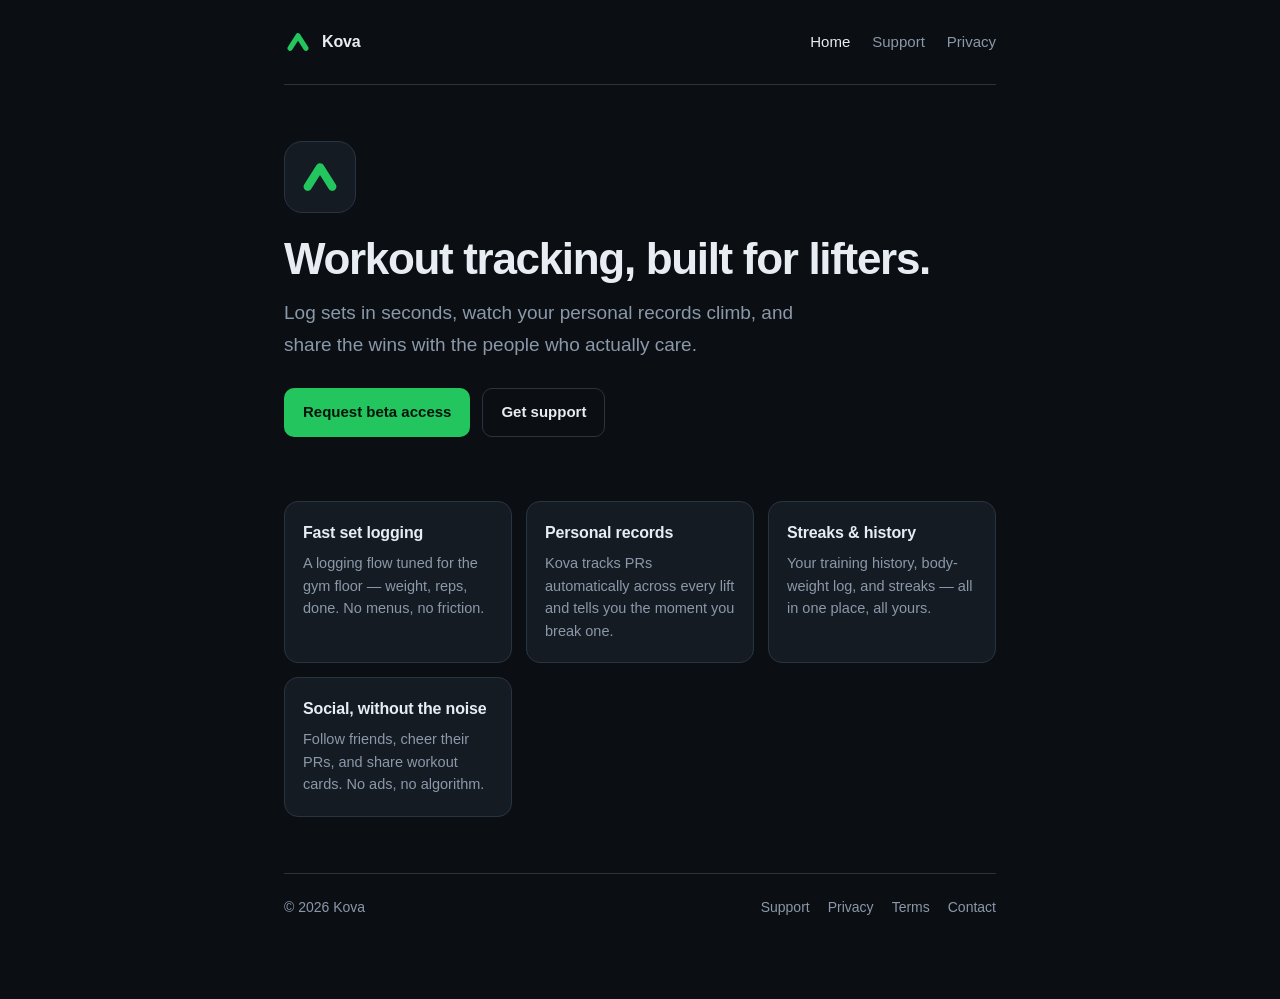
==== index.html @ 6c5188cb "multi page support" ====
<!doctype html>
<html lang="en">
  <head>
    <meta charset="utf-8" />
    <meta name="viewport" content="width=device-width, initial-scale=1" />
    <title>Kova — Workout tracking, built for lifters</title>
    <meta name="description" content="Kova is a workout-tracking app for lifters. Log sets, track personal records, and share progress with friends." />
    <link rel="stylesheet" href="/styles.css" />
  </head>
  <body>
    <div class="wrap">
      <nav class="nav">
        <a class="brand" href="/">
          <svg width="28" height="28" viewBox="0 0 100 100" aria-hidden="true">
            <polyline
              points="22,72 50,28 78,72"
              fill="none"
              stroke="#22c55e"
              stroke-width="18.8"
              stroke-linecap="round"
              stroke-linejoin="round"
            />
          </svg>
          Kova
        </a>
        <div class="nav-links">
          <a href="/" aria-current="page">Home</a>
          <a href="/support/">Support</a>
          <a href="/privacy/">Privacy</a>
        </div>
      </nav>

      <section class="hero">
        <div class="hero-mark">
          <svg width="44" height="44" viewBox="0 0 100 100" aria-hidden="true">
            <polyline
              points="22,72 50,28 78,72"
              fill="none"
              stroke="#22c55e"
              stroke-width="18.8"
              stroke-linecap="round"
              stroke-linejoin="round"
            />
          </svg>
        </div>
        <h1>Workout tracking, built for lifters.</h1>
        <p class="tagline">
          Log sets in seconds, watch your personal records climb, and share the
          wins with the people who actually care.
        </p>
        <div class="cta-row">
          <a class="btn btn-primary" href="mailto:hello@kovafit.ca?subject=Kova%20beta%20access">Request beta access</a>
          <a class="btn btn-secondary" href="/support/">Get support</a>
        </div>
      </section>

      <section class="features">
        <div class="feature">
          <h3>Fast set logging</h3>
          <p>A logging flow tuned for the gym floor — weight, reps, done. No menus, no friction.</p>
        </div>
        <div class="feature">
          <h3>Personal records</h3>
          <p>Kova tracks PRs automatically across every lift and tells you the moment you break one.</p>
        </div>
        <div class="feature">
          <h3>Streaks &amp; history</h3>
          <p>Your training history, body-weight log, and streaks — all in one place, all yours.</p>
        </div>
        <div class="feature">
          <h3>Social, without the noise</h3>
          <p>Follow friends, cheer their PRs, and share workout cards. No ads, no algorithm.</p>
        </div>
      </section>

      <footer class="site">
        <div>© 2026 Kova</div>
        <div class="links">
          <a href="/support/">Support</a>
          <a href="/privacy/">Privacy</a>
          <a href="/terms/">Terms</a>
          <a href="mailto:hello@kovafit.ca">Contact</a>
        </div>
      </footer>
    </div>
  </body>
</html>
---- styles.css ----
:root {
  --bg: #0b0f14;
  --surface: #151b23;
  --surface-2: #1b2330;
  --border: #2a3441;
  --text: #e7edf3;
  --muted: #8b98a9;
  --green: #22c55e;
  --green-dim: #1aa34a;
}

* { box-sizing: border-box; }

html, body { height: 100%; }

body {
  margin: 0;
  background: var(--bg);
  color: var(--text);
  font: 16px/1.65 -apple-system, BlinkMacSystemFont, "Segoe UI", Roboto, Helvetica, Arial, sans-serif;
  -webkit-font-smoothing: antialiased;
}

a { color: var(--green); }
a:hover { color: #4ade80; }

strong { color: #fff; }

code {
  background: var(--surface);
  border: 1px solid var(--border);
  border-radius: 6px;
  padding: 2px 6px;
  font-size: 14px;
}

.wrap { max-width: 760px; margin: 0 auto; padding: 28px 24px 80px; }

/* Top navigation */
.nav {
  display: flex;
  align-items: center;
  justify-content: space-between;
  padding-bottom: 28px;
  margin-bottom: 28px;
  border-bottom: 1px solid var(--border);
}
.nav .brand {
  display: flex;
  align-items: center;
  gap: 10px;
  text-decoration: none;
  color: var(--text);
  font-weight: 600;
  letter-spacing: -0.01em;
}
.nav .brand svg { flex: none; }
.nav-links {
  display: flex;
  gap: 22px;
}
.nav-links a {
  color: var(--muted);
  text-decoration: none;
  font-size: 15px;
}
.nav-links a:hover,
.nav-links a[aria-current="page"] {
  color: var(--text);
}

/* Document-style pages */
header.doc-header {
  display: flex;
  align-items: center;
  gap: 14px;
  margin-bottom: 8px;
}
header.doc-header svg { flex: none; }
h1 { font-size: 28px; margin: 0; letter-spacing: -0.02em; }
.updated { color: var(--muted); font-size: 14px; margin: 0 0 32px; }
h2 {
  font-size: 19px;
  margin: 36px 0 12px;
  padding-top: 20px;
  border-top: 1px solid var(--border);
  letter-spacing: -0.01em;
}
h2:first-of-type { border-top: 0; padding-top: 0; }
p { margin: 0 0 14px; }
ul { margin: 0 0 14px; padding-left: 22px; }
li { margin-bottom: 8px; }

/* Home page hero */
.hero {
  padding: 28px 0 16px;
}
.hero-mark {
  display: inline-flex;
  align-items: center;
  justify-content: center;
  width: 72px;
  height: 72px;
  border-radius: 18px;
  background: var(--surface);
  border: 1px solid var(--border);
  margin-bottom: 22px;
}
.hero h1 {
  font-size: 44px;
  line-height: 1.1;
  letter-spacing: -0.03em;
  margin: 0 0 14px;
}
.hero .tagline {
  font-size: 19px;
  color: var(--muted);
  max-width: 560px;
  margin: 0 0 28px;
}
.cta-row {
  display: flex;
  flex-wrap: wrap;
  gap: 12px;
  margin-bottom: 12px;
}
.btn {
  display: inline-flex;
  align-items: center;
  gap: 8px;
  padding: 11px 18px;
  border-radius: 10px;
  font-weight: 600;
  text-decoration: none;
  font-size: 15px;
  border: 1px solid transparent;
  transition: background 120ms ease, border-color 120ms ease, color 120ms ease;
}
.btn-primary {
  background: var(--green);
  color: #04140a;
}
.btn-primary:hover { background: var(--green-dim); color: #04140a; }
.btn-secondary {
  background: transparent;
  color: var(--text);
  border-color: var(--border);
}
.btn-secondary:hover { border-color: var(--muted); color: var(--text); }

/* Feature grid */
.features {
  display: grid;
  grid-template-columns: repeat(auto-fit, minmax(220px, 1fr));
  gap: 14px;
  margin: 36px 0 8px;
}
.feature {
  background: var(--surface);
  border: 1px solid var(--border);
  border-radius: 14px;
  padding: 18px 18px 20px;
}
.feature h3 {
  font-size: 16px;
  margin: 0 0 6px;
  letter-spacing: -0.01em;
}
.feature p {
  margin: 0;
  color: var(--muted);
  font-size: 14.5px;
  line-height: 1.55;
}

/* Support page extras */
.faq {
  display: flex;
  flex-direction: column;
  gap: 10px;
  margin: 8px 0 24px;
}
.faq details {
  background: var(--surface);
  border: 1px solid var(--border);
  border-radius: 12px;
  padding: 14px 16px;
}
.faq details[open] { background: var(--surface-2); }
.faq summary {
  cursor: pointer;
  font-weight: 600;
  list-style: none;
  display: flex;
  align-items: center;
  justify-content: space-between;
  gap: 12px;
}
.faq summary::-webkit-details-marker { display: none; }
.faq summary::after {
  content: "+";
  color: var(--muted);
  font-weight: 400;
  font-size: 20px;
  line-height: 1;
}
.faq details[open] summary::after { content: "−"; }
.faq .answer {
  margin-top: 10px;
  color: var(--muted);
}
.faq .answer p:last-child { margin-bottom: 0; }

.contact-card {
  background: var(--surface);
  border: 1px solid var(--border);
  border-radius: 14px;
  padding: 20px 22px;
  margin: 8px 0 24px;
}
.contact-card h3 { margin: 0 0 6px; font-size: 17px; }
.contact-card p { margin: 0; color: var(--muted); }
.contact-card .email {
  display: inline-block;
  margin-top: 10px;
  font-weight: 600;
}

/* Site footer */
footer.site {
  margin-top: 56px;
  padding-top: 22px;
  border-top: 1px solid var(--border);
  display: flex;
  flex-wrap: wrap;
  align-items: center;
  justify-content: space-between;
  gap: 14px;
  color: var(--muted);
  font-size: 14px;
}
footer.site .links { display: flex; gap: 18px; }
footer.site a { color: var(--muted); text-decoration: none; }
footer.site a:hover { color: var(--text); }

@media (max-width: 540px) {
  .hero h1 { font-size: 36px; }
  .hero .tagline { font-size: 17px; }
  .nav-links { gap: 16px; }
  .nav-links a { font-size: 14px; }
}
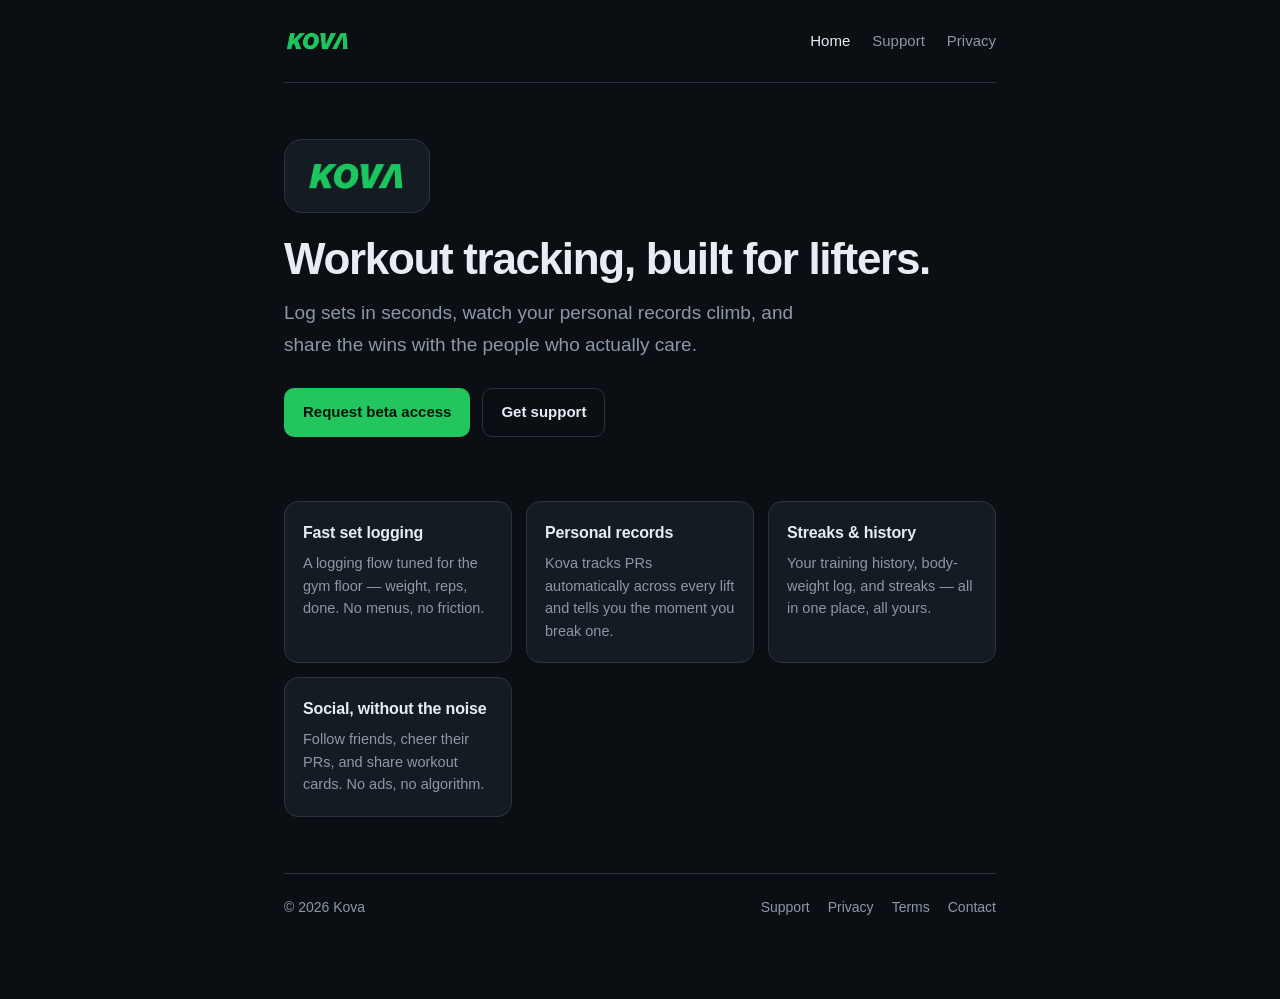
==== commit 201f4b08: "Kova logo updated" ====
--- a/index.html
+++ b/index.html
@@ -11,17 +11,7 @@
     <div class="wrap">
       <nav class="nav">
         <a class="brand" href="/">
-          <svg width="28" height="28" viewBox="0 0 100 100" aria-hidden="true">
-            <polyline
-              points="22,72 50,28 78,72"
-              fill="none"
-              stroke="#22c55e"
-              stroke-width="18.8"
-              stroke-linecap="round"
-              stroke-linejoin="round"
-            />
-          </svg>
-          Kova
+          <img src="/assets/kova-logo.png" alt="Kova" height="26" />
         </a>
         <div class="nav-links">
           <a href="/" aria-current="page">Home</a>
@@ -32,16 +22,7 @@
 
       <section class="hero">
         <div class="hero-mark">
-          <svg width="44" height="44" viewBox="0 0 100 100" aria-hidden="true">
-            <polyline
-              points="22,72 50,28 78,72"
-              fill="none"
-              stroke="#22c55e"
-              stroke-width="18.8"
-              stroke-linecap="round"
-              stroke-linejoin="round"
-            />
-          </svg>
+          <img src="/assets/kova-logo.png" alt="Kova" height="40" />
         </div>
         <h1>Workout tracking, built for lifters.</h1>
         <p class="tagline">
--- a/styles.css
+++ b/styles.css
@@ -54,7 +54,7 @@
   font-weight: 600;
   letter-spacing: -0.01em;
 }
-.nav .brand svg { flex: none; }
+.nav .brand img { flex: none; display: block; }
 .nav-links {
   display: flex;
   gap: 22px;
@@ -76,7 +76,7 @@
   gap: 14px;
   margin-bottom: 8px;
 }
-header.doc-header svg { flex: none; }
+header.doc-header img { flex: none; display: block; }
 h1 { font-size: 28px; margin: 0; letter-spacing: -0.02em; }
 .updated { color: var(--muted); font-size: 14px; margin: 0 0 32px; }
 h2 {
@@ -99,13 +99,13 @@
   display: inline-flex;
   align-items: center;
   justify-content: center;
-  width: 72px;
-  height: 72px;
+  padding: 16px 20px;
   border-radius: 18px;
   background: var(--surface);
   border: 1px solid var(--border);
   margin-bottom: 22px;
 }
+.hero-mark img { display: block; }
 .hero h1 {
   font-size: 44px;
   line-height: 1.1;
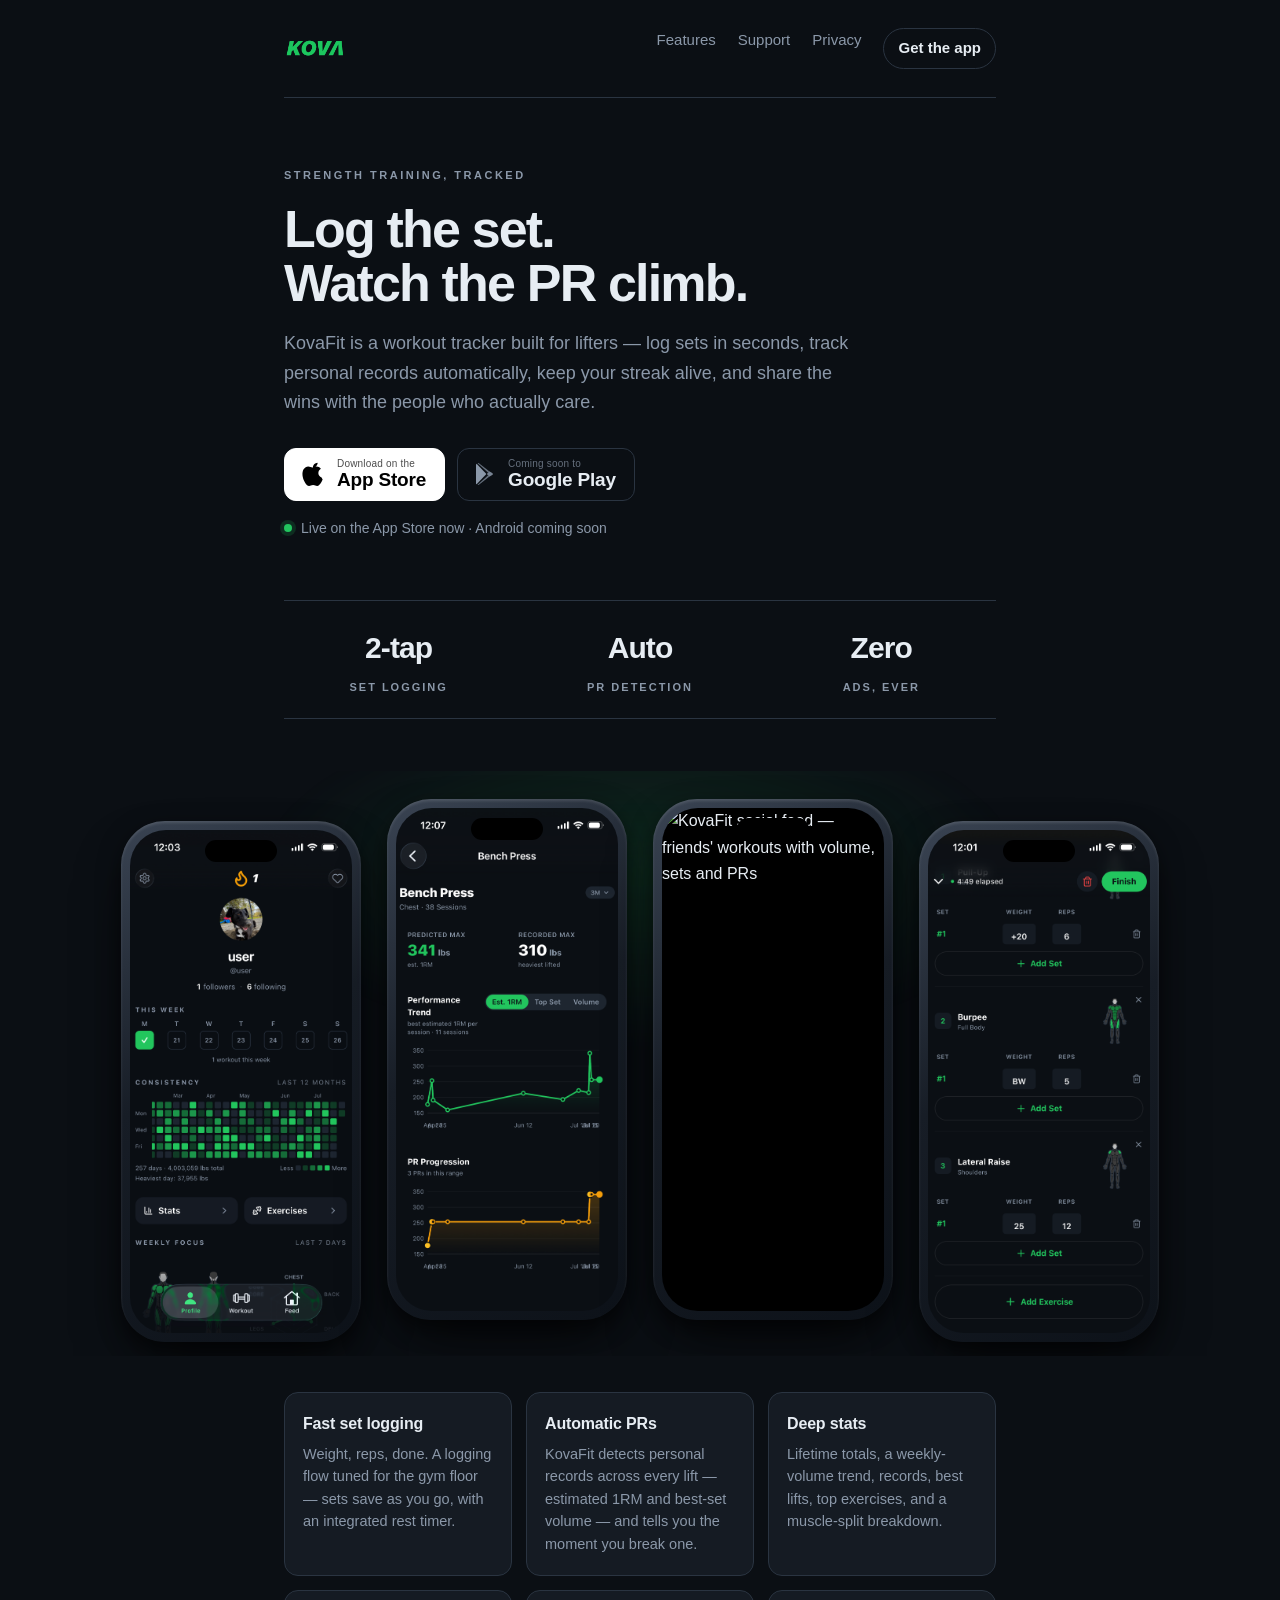
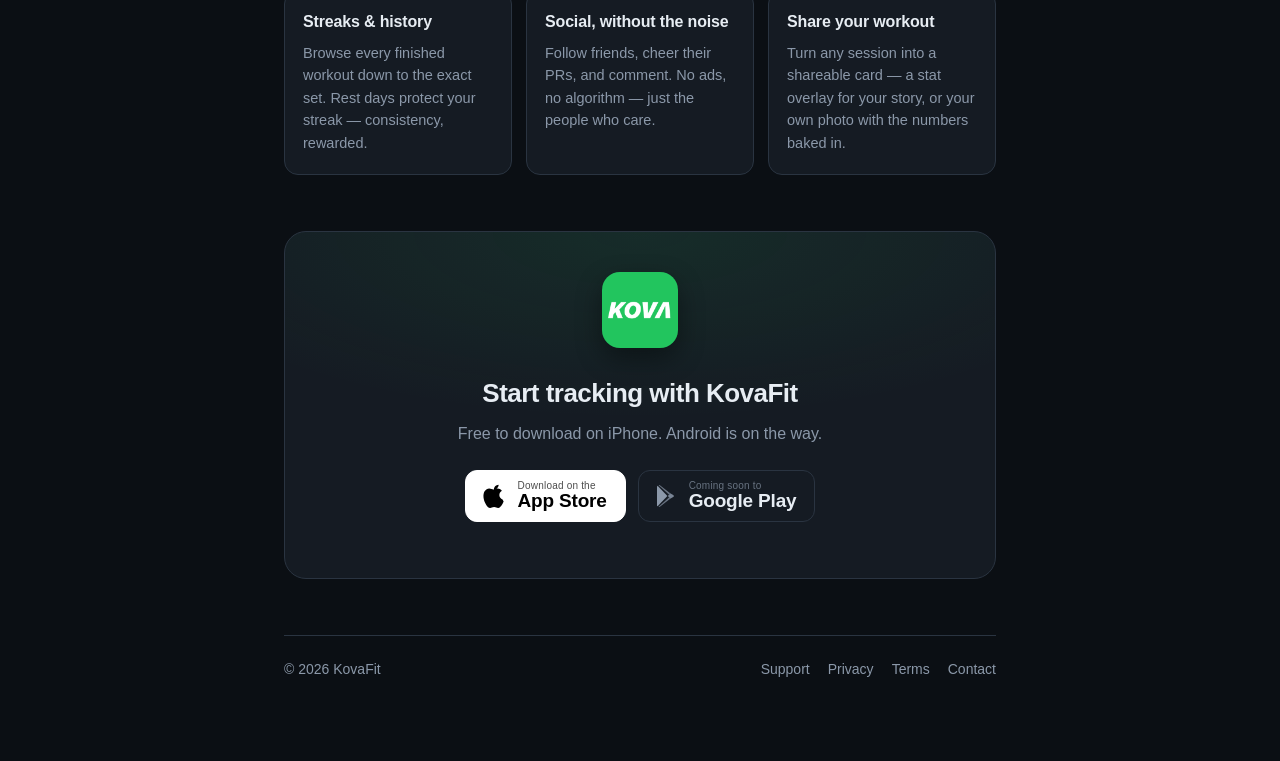
==== commit 7d56d13a: "hero page changes" ====
--- a/index.html
+++ b/index.html
@@ -3,59 +3,196 @@
   <head>
     <meta charset="utf-8" />
     <meta name="viewport" content="width=device-width, initial-scale=1" />
-    <title>Kova — Workout tracking, built for lifters</title>
-    <meta name="description" content="Kova is a workout-tracking app for lifters. Log sets, track personal records, and share progress with friends." />
+    <title>KovaFit — Workout tracking, built for lifters</title>
+    <meta
+      name="description"
+      content="KovaFit is a strength-training tracker for lifters. Log sets in seconds, track PRs automatically, keep streaks alive, and share the wins. Now on the App Store."
+    />
+    <link rel="icon" href="/assets/favicon.png" />
+    <link rel="apple-touch-icon" href="/assets/app-icon.png" />
+    <meta property="og:title" content="KovaFit — Workout tracking, built for lifters" />
+    <meta
+      property="og:description"
+      content="Log sets in seconds, track PRs automatically, and share the wins. Now on the App Store."
+    />
+    <meta property="og:type" content="website" />
+    <meta property="og:url" content="https://kovafit.ca/" />
     <link rel="stylesheet" href="/styles.css" />
   </head>
   <body>
     <div class="wrap">
       <nav class="nav">
         <a class="brand" href="/">
-          <img src="/assets/kova-logo.png" alt="Kova" height="26" />
+          <img src="/assets/kova-logo.png" alt="KovaFit" height="24" />
         </a>
         <div class="nav-links">
-          <a href="/" aria-current="page">Home</a>
+          <a href="#features">Features</a>
           <a href="/support/">Support</a>
           <a href="/privacy/">Privacy</a>
+          <a class="nav-cta" href="https://apps.apple.com/ca/app/kova-workout-tracker-gym-log/id6780379828">Get the app</a>
         </div>
       </nav>
 
       <section class="hero">
-        <div class="hero-mark">
-          <img src="/assets/kova-logo.png" alt="Kova" height="40" />
-        </div>
-        <h1>Workout tracking, built for lifters.</h1>
+        <span class="eyebrow">Strength training, tracked</span>
+        <h1>Log the set.<br />Watch the PR climb.</h1>
         <p class="tagline">
-          Log sets in seconds, watch your personal records climb, and share the
-          wins with the people who actually care.
+          KovaFit is a workout tracker built for lifters — log sets in seconds,
+          track personal records automatically, keep your streak alive, and
+          share the wins with the people who actually care.
         </p>
-        <div class="cta-row">
-          <a class="btn btn-primary" href="mailto:hello@kovafit.ca?subject=Kova%20beta%20access">Request beta access</a>
-          <a class="btn btn-secondary" href="/support/">Get support</a>
-        </div>
-      </section>
-
-      <section class="features">
+
+        <div class="store-row">
+          <!-- Real App Store listing -->
+          <a
+            class="store-badge"
+            href="https://apps.apple.com/ca/app/kova-workout-tracker-gym-log/id6780379828"
+            aria-label="Download KovaFit on the App Store"
+          >
+            <svg viewBox="0 0 24 24" width="26" height="26" aria-hidden="true" focusable="false">
+              <path
+                fill="currentColor"
+                d="M16.365 1.43c0 1.14-.417 2.2-1.11 2.99-.83.95-2.19 1.68-3.29 1.6-.13-1.12.43-2.29 1.09-3.02.75-.83 2.06-1.46 3.09-1.5.02.31.02.62.02.93M20.9 17.19c-.5 1.16-.74 1.67-1.39 2.7-.9 1.44-2.17 3.24-3.75 3.25-1.4.01-1.76-.9-3.66-.89-1.9.01-2.29.91-3.69.89-1.58-.02-2.78-1.63-3.68-3.07C1.9 15.5 1.63 10.4 3.32 7.69c1.05-1.7 2.71-2.7 4.27-2.7 1.59 0 2.59.9 3.9.9 1.27 0 2.05-.9 3.89-.9 1.39 0 2.86.76 3.91 2.07-3.44 1.88-2.88 6.79.61 8.13"
+              />
+            </svg>
+            <span class="store-badge-text">
+              <small>Download on the</small>
+              <strong>App Store</strong>
+            </span>
+          </a>
+
+          <!-- Google Play — coming soon (disabled) -->
+          <span class="store-badge store-badge--soon" aria-label="Coming soon to Google Play">
+            <svg viewBox="0 0 24 24" width="24" height="24" aria-hidden="true" focusable="false">
+              <path fill="currentColor" d="M3.6 1.8 13.4 12 3.6 22.2c-.36-.2-.6-.58-.6-1.05V2.85c0-.47.24-.85.6-1.05Z" />
+              <path fill="currentColor" d="m16.2 9.2 3.02 1.71c.86.49.86 1.7 0 2.18L16.2 14.8 13.9 12l2.3-2.8Z" opacity=".85" />
+              <path fill="currentColor" d="M4.6 1.3 14.9 10.5 16.2 9.2 5.6 1.05a1.2 1.2 0 0 0-1 .25Z" opacity=".7" />
+              <path fill="currentColor" d="M4.6 22.7 14.9 13.5 16.2 14.8 5.6 22.95a1.2 1.2 0 0 1-1-.25Z" opacity=".7" />
+            </svg>
+            <span class="store-badge-text">
+              <small>Coming soon to</small>
+              <strong>Google Play</strong>
+            </span>
+          </span>
+        </div>
+
+        <p class="store-note">
+          <span class="dot"></span> Live on the App Store now · Android coming soon
+        </p>
+      </section>
+
+      <!-- Three-up overview, mirrors the app's PillStat row -->
+      <section class="pillstats">
+        <div class="pillstat">
+          <span class="pillstat-value">2‑tap</span>
+          <span class="pillstat-label">Set logging</span>
+        </div>
+        <div class="pillstat">
+          <span class="pillstat-value">Auto</span>
+          <span class="pillstat-label">PR detection</span>
+        </div>
+        <div class="pillstat">
+          <span class="pillstat-value">Zero</span>
+          <span class="pillstat-label">Ads, ever</span>
+        </div>
+      </section>
+
+      <!-- Device showcase — real app screenshots in iPhone frames -->
+      <section class="showcase" aria-label="KovaFit app screenshots">
+        <div class="showcase-inner">
+          <figure class="phone">
+            <span class="phone-island"></span>
+            <span class="phone-screen">
+              <img src="/assets/screens/profile.png" alt="KovaFit profile — streaks, consistency heatmap and lifetime volume" loading="lazy" width="1179" height="2556" />
+            </span>
+          </figure>
+          <figure class="phone">
+            <span class="phone-island"></span>
+            <span class="phone-screen">
+              <img src="/assets/screens/stats.png" alt="KovaFit exercise stats — predicted max, performance trend and PR progression" loading="lazy" width="1179" height="2556" />
+            </span>
+          </figure>
+          <figure class="phone">
+            <span class="phone-island"></span>
+            <span class="phone-screen">
+              <img src="/assets/screens/feed.png" alt="KovaFit social feed — friends' workouts with volume, sets and PRs" loading="lazy" width="1179" height="2556" />
+            </span>
+          </figure>
+          <figure class="phone">
+            <span class="phone-island"></span>
+            <span class="phone-screen">
+              <img src="/assets/screens/workout.png" alt="KovaFit workout logging — sets, reps and inline muscle map" loading="lazy" width="1179" height="2556" />
+            </span>
+          </figure>
+        </div>
+      </section>
+
+      <section id="features" class="features">
         <div class="feature">
           <h3>Fast set logging</h3>
-          <p>A logging flow tuned for the gym floor — weight, reps, done. No menus, no friction.</p>
-        </div>
-        <div class="feature">
-          <h3>Personal records</h3>
-          <p>Kova tracks PRs automatically across every lift and tells you the moment you break one.</p>
+          <p>Weight, reps, done. A logging flow tuned for the gym floor — sets save as you go, with an integrated rest timer.</p>
+        </div>
+        <div class="feature">
+          <h3>Automatic PRs</h3>
+          <p>KovaFit detects personal records across every lift — estimated 1RM and best-set volume — and tells you the moment you break one.</p>
+        </div>
+        <div class="feature">
+          <h3>Deep stats</h3>
+          <p>Lifetime totals, a weekly-volume trend, records, best lifts, top exercises, and a muscle-split breakdown.</p>
         </div>
         <div class="feature">
           <h3>Streaks &amp; history</h3>
-          <p>Your training history, body-weight log, and streaks — all in one place, all yours.</p>
+          <p>Browse every finished workout down to the exact set. Rest days protect your streak — consistency, rewarded.</p>
         </div>
         <div class="feature">
           <h3>Social, without the noise</h3>
-          <p>Follow friends, cheer their PRs, and share workout cards. No ads, no algorithm.</p>
+          <p>Follow friends, cheer their PRs, and comment. No ads, no algorithm — just the people who care.</p>
+        </div>
+        <div class="feature">
+          <h3>Share your workout</h3>
+          <p>Turn any session into a shareable card — a stat overlay for your story, or your own photo with the numbers baked in.</p>
+        </div>
+      </section>
+
+      <!-- Bottom download call-to-action -->
+      <section class="download">
+        <img class="download-icon" src="/assets/app-icon.png" alt="KovaFit app icon" width="76" height="76" />
+        <h2>Start tracking with KovaFit</h2>
+        <p>Free to download on iPhone. Android is on the way.</p>
+        <div class="store-row store-row--center">
+          <a
+            class="store-badge"
+            href="https://apps.apple.com/ca/app/kova-workout-tracker-gym-log/id6780379828"
+            aria-label="Download KovaFit on the App Store"
+          >
+            <svg viewBox="0 0 24 24" width="26" height="26" aria-hidden="true" focusable="false">
+              <path
+                fill="currentColor"
+                d="M16.365 1.43c0 1.14-.417 2.2-1.11 2.99-.83.95-2.19 1.68-3.29 1.6-.13-1.12.43-2.29 1.09-3.02.75-.83 2.06-1.46 3.09-1.5.02.31.02.62.02.93M20.9 17.19c-.5 1.16-.74 1.67-1.39 2.7-.9 1.44-2.17 3.24-3.75 3.25-1.4.01-1.76-.9-3.66-.89-1.9.01-2.29.91-3.69.89-1.58-.02-2.78-1.63-3.68-3.07C1.9 15.5 1.63 10.4 3.32 7.69c1.05-1.7 2.71-2.7 4.27-2.7 1.59 0 2.59.9 3.9.9 1.27 0 2.05-.9 3.89-.9 1.39 0 2.86.76 3.91 2.07-3.44 1.88-2.88 6.79.61 8.13"
+              />
+            </svg>
+            <span class="store-badge-text">
+              <small>Download on the</small>
+              <strong>App Store</strong>
+            </span>
+          </a>
+          <span class="store-badge store-badge--soon" aria-label="Coming soon to Google Play">
+            <svg viewBox="0 0 24 24" width="24" height="24" aria-hidden="true" focusable="false">
+              <path fill="currentColor" d="M3.6 1.8 13.4 12 3.6 22.2c-.36-.2-.6-.58-.6-1.05V2.85c0-.47.24-.85.6-1.05Z" />
+              <path fill="currentColor" d="m16.2 9.2 3.02 1.71c.86.49.86 1.7 0 2.18L16.2 14.8 13.9 12l2.3-2.8Z" opacity=".85" />
+              <path fill="currentColor" d="M4.6 1.3 14.9 10.5 16.2 9.2 5.6 1.05a1.2 1.2 0 0 0-1 .25Z" opacity=".7" />
+              <path fill="currentColor" d="M4.6 22.7 14.9 13.5 16.2 14.8 5.6 22.95a1.2 1.2 0 0 1-1-.25Z" opacity=".7" />
+            </svg>
+            <span class="store-badge-text">
+              <small>Coming soon to</small>
+              <strong>Google Play</strong>
+            </span>
+          </span>
         </div>
       </section>
 
       <footer class="site">
-        <div>© 2026 Kova</div>
+        <div>© 2026 KovaFit</div>
         <div class="links">
           <a href="/support/">Support</a>
           <a href="/privacy/">Privacy</a>
--- a/styles.css
+++ b/styles.css
@@ -68,6 +68,17 @@
 .nav-links a[aria-current="page"] {
   color: var(--text);
 }
+.nav-links a.nav-cta {
+  color: var(--text);
+  padding: 7px 14px;
+  border: 1px solid var(--border);
+  border-radius: 999px;
+  font-weight: 600;
+}
+.nav-links a.nav-cta:hover {
+  border-color: var(--green);
+  color: var(--green);
+}
 
 /* Document-style pages */
 header.doc-header {
@@ -91,62 +102,260 @@
 ul { margin: 0 0 14px; padding-left: 22px; }
 li { margin-bottom: 8px; }
 
+/* Shared eyebrow (mirrors the app's section labels) */
+.eyebrow {
+  display: block;
+  font-size: 11px;
+  font-weight: 700;
+  text-transform: uppercase;
+  letter-spacing: 2.5px;
+  color: var(--muted);
+}
+
 /* Home page hero */
 .hero {
-  padding: 28px 0 16px;
-}
-.hero-mark {
-  display: inline-flex;
-  align-items: center;
-  justify-content: center;
-  padding: 16px 20px;
-  border-radius: 18px;
-  background: var(--surface);
-  border: 1px solid var(--border);
-  margin-bottom: 22px;
-}
-.hero-mark img { display: block; }
+  padding: 40px 0 20px;
+}
+.hero .eyebrow { margin-bottom: 18px; }
 .hero h1 {
-  font-size: 44px;
-  line-height: 1.1;
-  letter-spacing: -0.03em;
-  margin: 0 0 14px;
+  font-size: 52px;
+  line-height: 1.05;
+  letter-spacing: -0.035em;
+  font-weight: 800;
+  margin: 0 0 18px;
 }
 .hero .tagline {
-  font-size: 19px;
-  color: var(--muted);
-  max-width: 560px;
-  margin: 0 0 28px;
-}
-.cta-row {
+  font-size: 18px;
+  color: var(--muted);
+  max-width: 580px;
+  margin: 0 0 30px;
+}
+
+/* App store badges */
+.store-row {
   display: flex;
   flex-wrap: wrap;
   gap: 12px;
-  margin-bottom: 12px;
-}
-.btn {
+  margin-bottom: 16px;
+}
+.store-row--center { justify-content: center; }
+.store-badge {
   display: inline-flex;
   align-items: center;
-  gap: 8px;
-  padding: 11px 18px;
-  border-radius: 10px;
+  gap: 11px;
+  padding: 10px 18px 10px 15px;
+  border-radius: 12px;
+  background: #fff;
+  color: #000;
+  text-decoration: none;
+  border: 1px solid #fff;
+  transition: transform 120ms ease, box-shadow 120ms ease;
+}
+.store-badge:hover {
+  color: #000;
+  transform: translateY(-1px);
+  box-shadow: 0 8px 22px rgba(0, 0, 0, 0.35);
+}
+.store-badge svg { flex: none; }
+.store-badge-text {
+  display: flex;
+  flex-direction: column;
+  line-height: 1.05;
+  text-align: left;
+}
+.store-badge-text small {
+  font-size: 10px;
+  letter-spacing: 0.02em;
+  opacity: 0.7;
+}
+.store-badge-text strong {
+  color: inherit;
+  font-size: 19px;
   font-weight: 600;
-  text-decoration: none;
-  font-size: 15px;
-  border: 1px solid transparent;
-  transition: background 120ms ease, border-color 120ms ease, color 120ms ease;
-}
-.btn-primary {
+  letter-spacing: -0.01em;
+}
+.store-badge--soon {
+  background: transparent;
+  color: var(--muted);
+  border: 1px solid var(--border);
+  cursor: default;
+}
+.store-badge--soon:hover {
+  transform: none;
+  box-shadow: none;
+  color: var(--muted);
+}
+.store-badge--soon .store-badge-text strong { color: var(--text); }
+
+.store-note {
+  display: flex;
+  align-items: center;
+  gap: 9px;
+  font-size: 14px;
+  color: var(--muted);
+  margin: 4px 0 0;
+}
+.store-note .dot {
+  width: 8px;
+  height: 8px;
+  border-radius: 50%;
   background: var(--green);
-  color: #04140a;
-}
-.btn-primary:hover { background: var(--green-dim); color: #04140a; }
-.btn-secondary {
-  background: transparent;
+  box-shadow: 0 0 0 4px rgba(34, 197, 94, 0.16);
+  flex: none;
+}
+
+/* Three-up overview stats */
+.pillstats {
+  display: grid;
+  grid-template-columns: repeat(3, 1fr);
+  gap: 12px;
+  margin: 40px 0 8px;
+  padding: 22px 0;
+  border-top: 1px solid var(--border);
+  border-bottom: 1px solid var(--border);
+}
+.pillstat {
+  display: flex;
+  flex-direction: column;
+  gap: 6px;
+  text-align: center;
+}
+.pillstat-value {
+  font-size: 30px;
+  font-weight: 800;
+  letter-spacing: -0.03em;
   color: var(--text);
-  border-color: var(--border);
-}
-.btn-secondary:hover { border-color: var(--muted); color: var(--text); }
+}
+.pillstat-label {
+  font-size: 11px;
+  font-weight: 700;
+  text-transform: uppercase;
+  letter-spacing: 2px;
+  color: var(--muted);
+}
+
+/* Device showcase — full-bleed strip of iPhone frames */
+.showcase {
+  position: relative;
+  width: 100vw;
+  margin-left: calc(50% - 50vw);
+  margin-top: 52px;
+  margin-bottom: 8px;
+  padding: 50px 0 10px;
+  overflow: hidden;
+}
+/* Soft green glow behind the phones */
+.showcase::before {
+  content: "";
+  position: absolute;
+  top: -10%;
+  left: 50%;
+  transform: translateX(-50%);
+  width: min(920px, 90%);
+  height: 70%;
+  background: radial-gradient(60% 60% at 50% 40%, rgba(34, 197, 94, 0.16), transparent 70%);
+  filter: blur(8px);
+  pointer-events: none;
+  z-index: 0;
+}
+.showcase-inner {
+  position: relative;
+  z-index: 1;
+  display: flex;
+  gap: 26px;
+  justify-content: center;
+  align-items: flex-end;
+  padding: 0 24px 4px;
+  max-width: 1120px;
+  margin: 0 auto;
+}
+
+/* One iPhone */
+.phone {
+  position: relative;
+  flex: 0 0 auto;
+  width: 240px;
+  aspect-ratio: 1179 / 2556;
+  margin: 0;
+  padding: 9px;
+  border-radius: 44px;
+  background: linear-gradient(150deg, #3a4453 0%, #171d26 45%, #0d1219 100%);
+  box-shadow:
+    0 2px 3px rgba(255, 255, 255, 0.12) inset,
+    0 30px 60px -18px rgba(0, 0, 0, 0.75),
+    0 8px 22px rgba(0, 0, 0, 0.5);
+  transition: transform 200ms ease, box-shadow 200ms ease;
+}
+/* Lift the two middle phones for a subtle premium arc */
+.phone:nth-child(2),
+.phone:nth-child(3) {
+  transform: translateY(-22px);
+}
+.phone:hover {
+  transform: translateY(-30px);
+  box-shadow:
+    0 2px 3px rgba(255, 255, 255, 0.14) inset,
+    0 40px 70px -18px rgba(0, 0, 0, 0.8),
+    0 0 40px rgba(34, 197, 94, 0.18);
+}
+.phone:nth-child(2):hover,
+.phone:nth-child(3):hover {
+  transform: translateY(-40px);
+}
+/* Dynamic Island — sits in the status-bar gap of the real screenshot */
+.phone-island {
+  position: absolute;
+  top: 19px;
+  left: 50%;
+  transform: translateX(-50%);
+  width: 30%;
+  max-width: 78px;
+  height: 22px;
+  background: #000;
+  border-radius: 999px;
+  z-index: 3;
+}
+.phone-screen {
+  display: block;
+  width: 100%;
+  height: 100%;
+  border-radius: 36px;
+  overflow: hidden;
+  background: #000;
+}
+.phone-screen img {
+  display: block;
+  width: 100%;
+  height: 100%;
+  object-fit: cover;
+}
+
+/* Bottom download CTA */
+.download {
+  text-align: center;
+  margin: 56px 0 8px;
+  padding: 40px 24px;
+  border-radius: 22px;
+  background:
+    radial-gradient(120% 90% at 50% 0%, rgba(34, 197, 94, 0.10), transparent 60%),
+    var(--surface);
+  border: 1px solid var(--border);
+}
+.download-icon {
+  border-radius: 18px;
+  margin-bottom: 16px;
+  box-shadow: 0 10px 26px rgba(0, 0, 0, 0.4);
+}
+.download h2 {
+  font-size: 26px;
+  font-weight: 800;
+  letter-spacing: -0.02em;
+  margin: 0 0 6px;
+}
+.download p {
+  color: var(--muted);
+  margin: 0 0 22px;
+}
 
 /* Feature grid */
 .features {
@@ -244,8 +453,49 @@
 footer.site a:hover { color: var(--text); }
 
 @media (max-width: 540px) {
-  .hero h1 { font-size: 36px; }
-  .hero .tagline { font-size: 17px; }
-  .nav-links { gap: 16px; }
+  .hero { padding-top: 28px; }
+  .hero h1 { font-size: 38px; }
+  .hero .tagline { font-size: 16px; }
+  .nav-links { gap: 14px; }
   .nav-links a { font-size: 14px; }
-}
+  .nav-links a.nav-cta { padding: 6px 12px; }
+  .store-row { gap: 10px; }
+  .store-badge { flex: 1 1 auto; justify-content: center; }
+  .pillstat-value { font-size: 24px; }
+  .pillstat-label { font-size: 10px; letter-spacing: 1.5px; }
+  .download { padding: 32px 18px; }
+}
+
+/* Below the desktop row width, scroll the phones horizontally with snap */
+@media (max-width: 900px) {
+  .showcase-inner {
+    justify-content: flex-start;
+    align-items: flex-start;
+    gap: 18px;
+    padding: 22px 24px;
+    overflow-x: auto;
+    scroll-snap-type: x mandatory;
+    -webkit-overflow-scrolling: touch;
+    scrollbar-width: none;
+  }
+  .showcase-inner::-webkit-scrollbar { display: none; }
+  .phone {
+    width: 210px;
+    scroll-snap-align: center;
+  }
+  .phone:nth-child(2),
+  .phone:nth-child(3) { transform: none; }
+  .phone:hover,
+  .phone:nth-child(2):hover,
+  .phone:nth-child(3):hover { transform: none; }
+}
+
+@media (max-width: 540px) {
+  .phone { width: 172px; border-radius: 34px; padding: 7px; }
+  .phone-screen { border-radius: 28px; }
+  .phone-island { top: 14px; height: 17px; max-width: 58px; }
+}
+
+@media (max-width: 380px) {
+  .nav-links a.nav-cta { display: none; }
+}
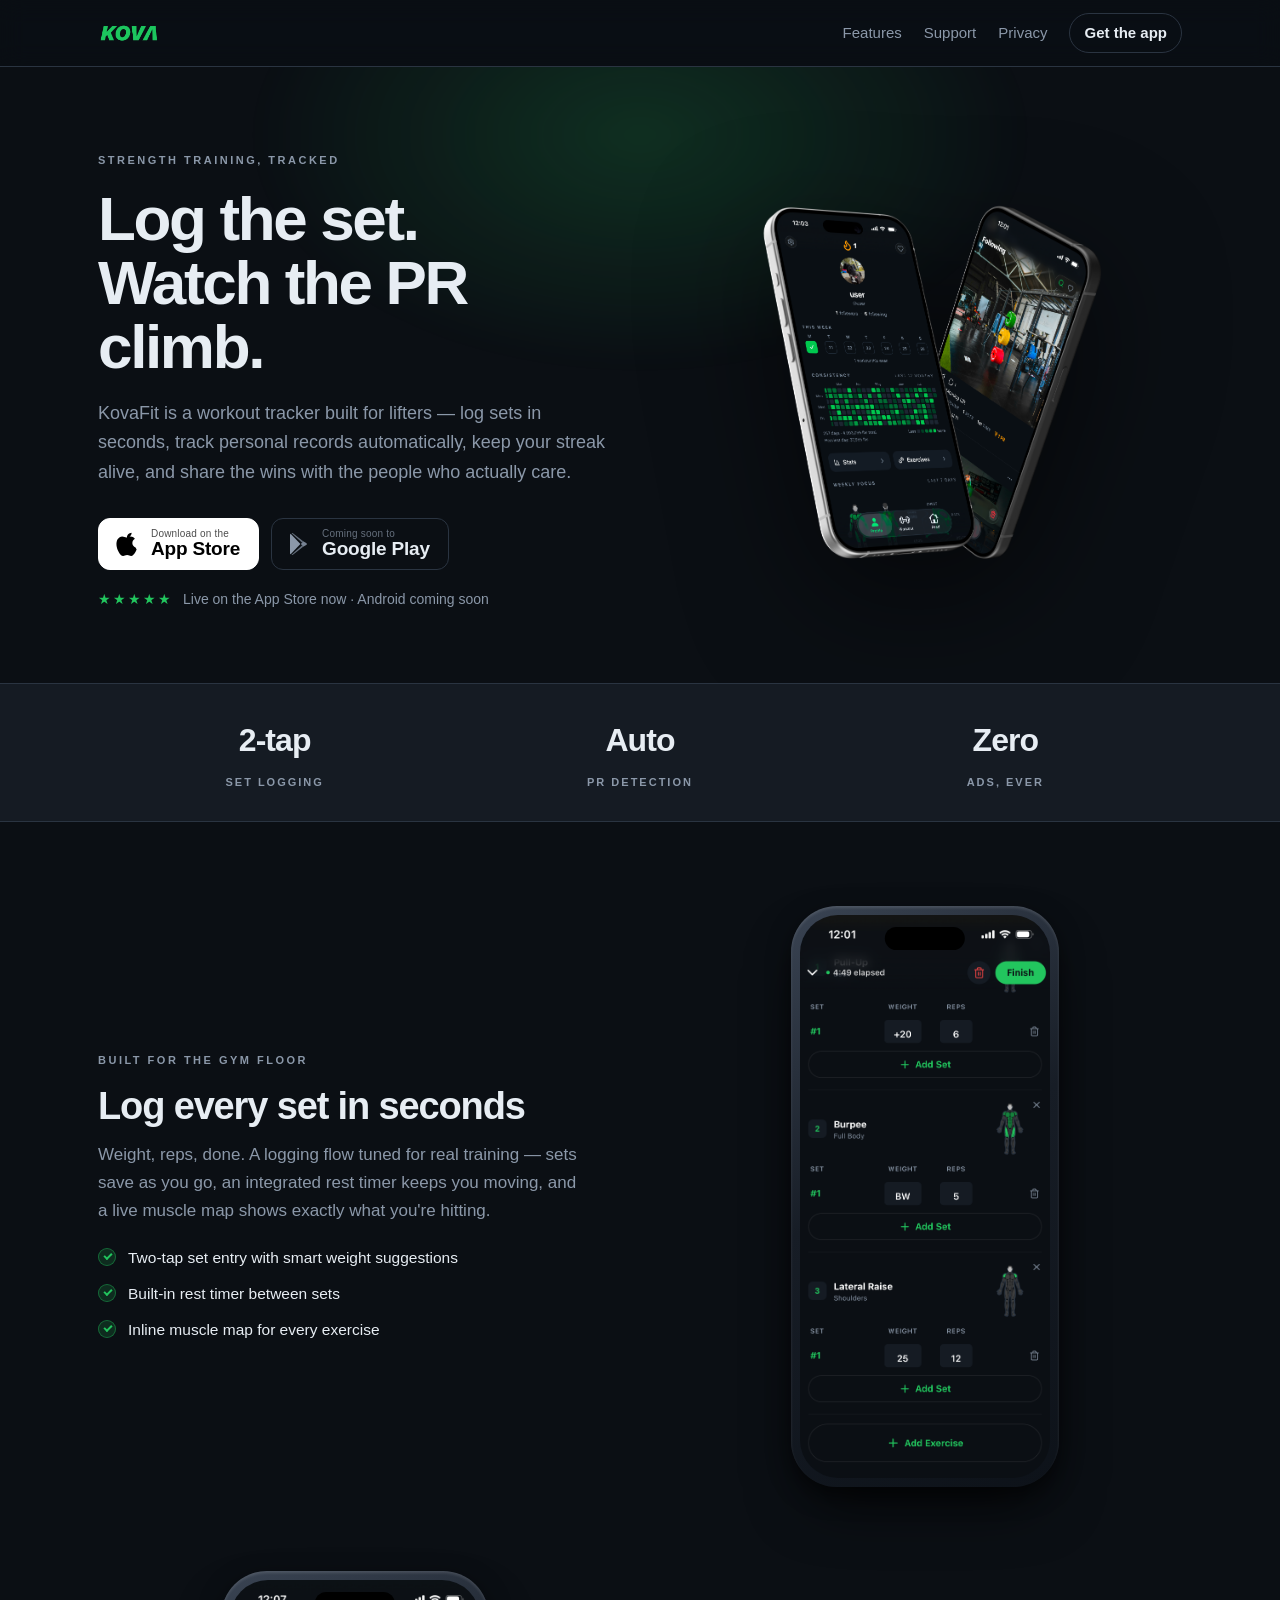
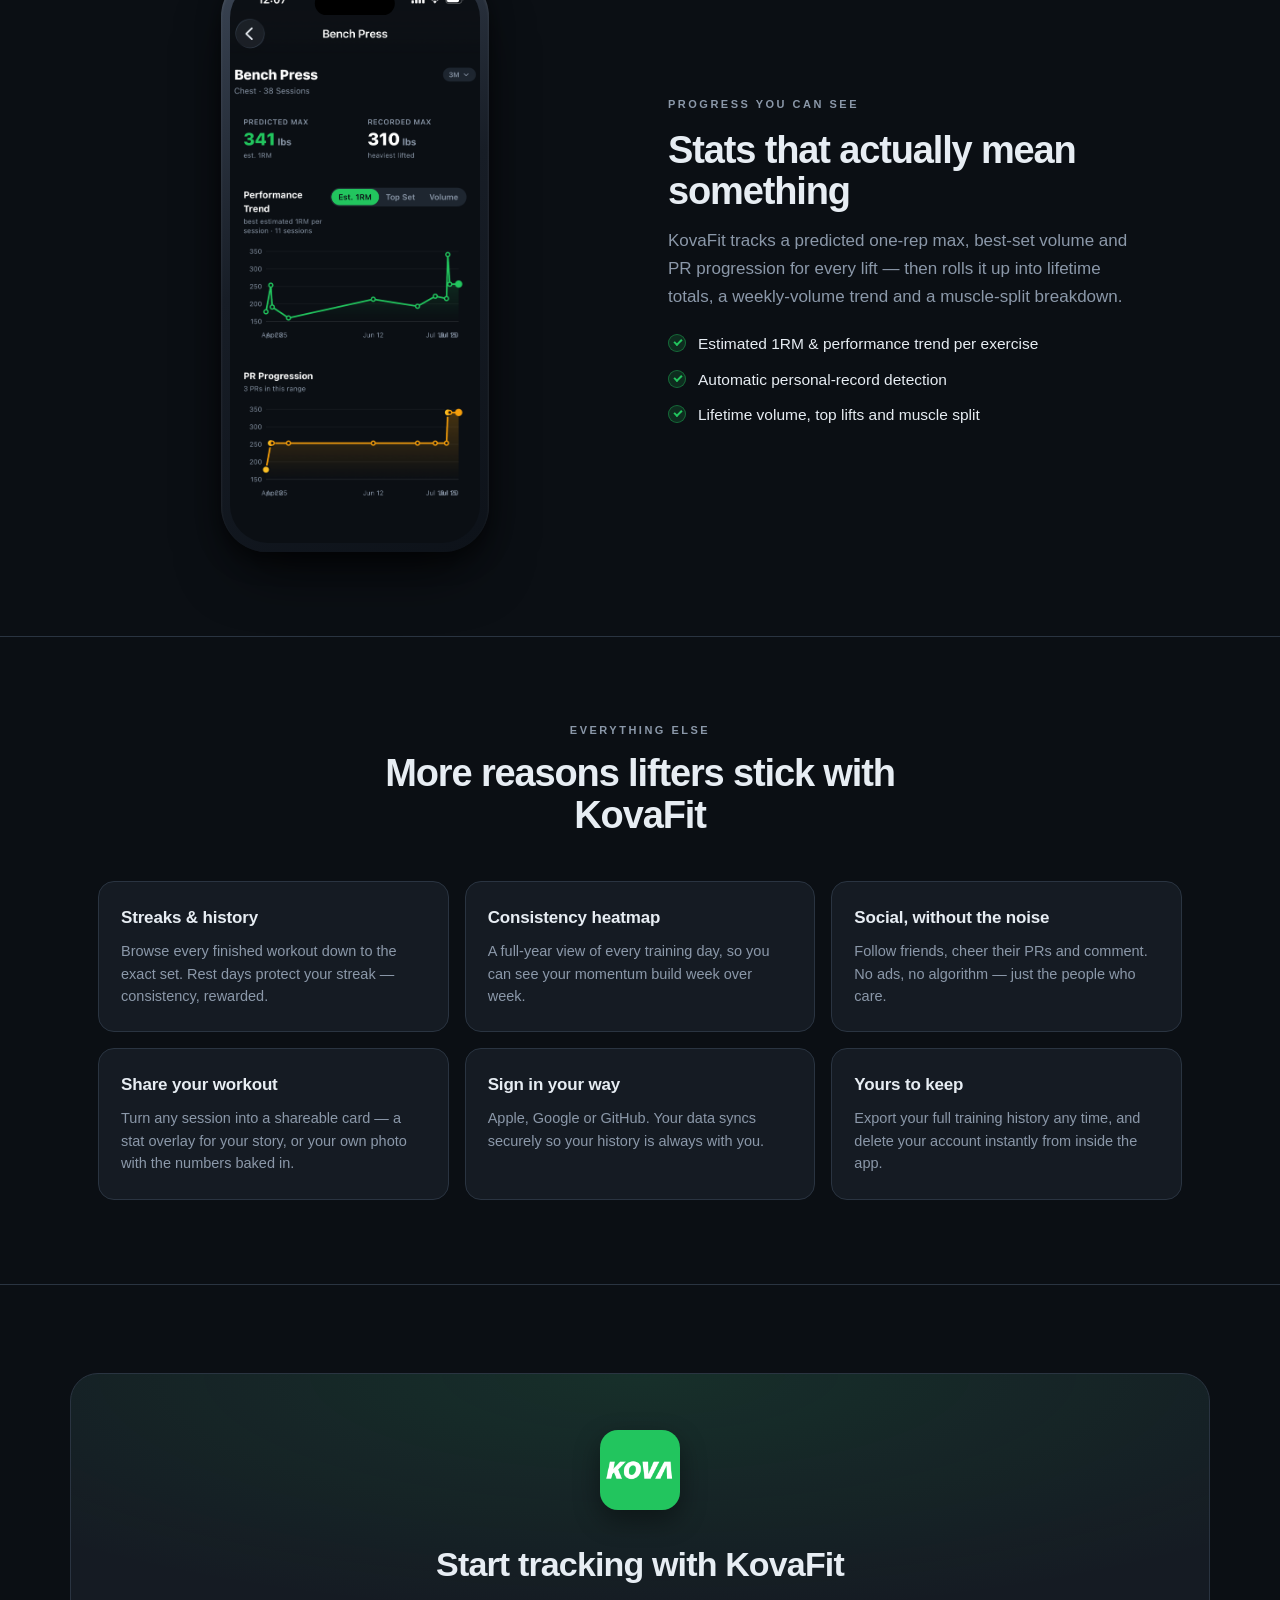
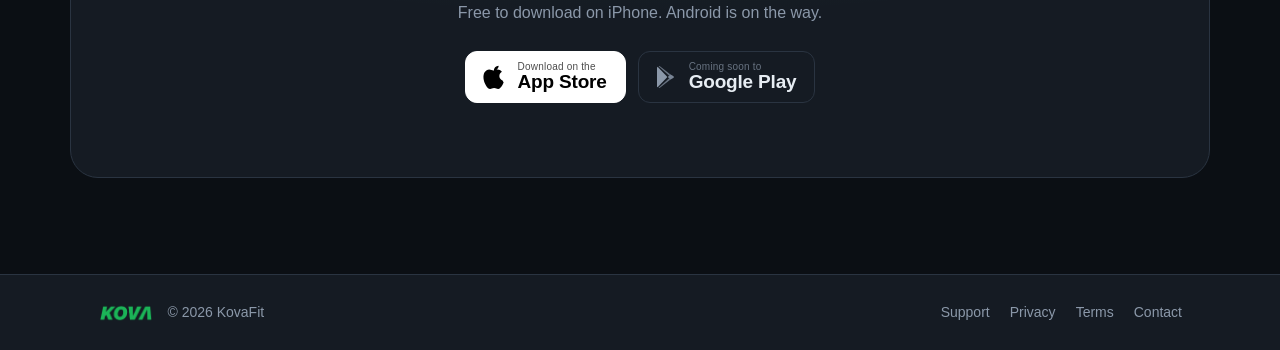
==== commit d86b059d: "added figma png to hero" ====
--- a/index.html
+++ b/index.html
@@ -3,14 +3,14 @@
   <head>
     <meta charset="utf-8" />
     <meta name="viewport" content="width=device-width, initial-scale=1" />
-    <title>KovaFit — Workout tracking, built for lifters</title>
+    <title>KovaFit — The workout tracker built for lifters</title>
     <meta
       name="description"
       content="KovaFit is a strength-training tracker for lifters. Log sets in seconds, track PRs automatically, keep streaks alive, and share the wins. Now on the App Store."
     />
     <link rel="icon" href="/assets/favicon.png" />
     <link rel="apple-touch-icon" href="/assets/app-icon.png" />
-    <meta property="og:title" content="KovaFit — Workout tracking, built for lifters" />
+    <meta property="og:title" content="KovaFit — The workout tracker built for lifters" />
     <meta
       property="og:description"
       content="Log sets in seconds, track PRs automatically, and share the wins. Now on the App Store."
@@ -19,187 +19,248 @@
     <meta property="og:url" content="https://kovafit.ca/" />
     <link rel="stylesheet" href="/styles.css" />
   </head>
-  <body>
-    <div class="wrap">
-      <nav class="nav">
+  <body class="home">
+    <!-- Sticky top bar -->
+    <header class="site-header">
+      <div class="container header-inner">
         <a class="brand" href="/">
           <img src="/assets/kova-logo.png" alt="KovaFit" height="24" />
         </a>
-        <div class="nav-links">
+        <nav class="nav-links">
           <a href="#features">Features</a>
           <a href="/support/">Support</a>
           <a href="/privacy/">Privacy</a>
           <a class="nav-cta" href="https://apps.apple.com/ca/app/kova-workout-tracker-gym-log/id6780379828">Get the app</a>
-        </div>
-      </nav>
-
+        </nav>
+      </div>
+    </header>
+
+    <main>
+      <!-- HERO -->
       <section class="hero">
-        <span class="eyebrow">Strength training, tracked</span>
-        <h1>Log the set.<br />Watch the PR climb.</h1>
-        <p class="tagline">
-          KovaFit is a workout tracker built for lifters — log sets in seconds,
-          track personal records automatically, keep your streak alive, and
-          share the wins with the people who actually care.
-        </p>
-
-        <div class="store-row">
-          <!-- Real App Store listing -->
-          <a
-            class="store-badge"
-            href="https://apps.apple.com/ca/app/kova-workout-tracker-gym-log/id6780379828"
-            aria-label="Download KovaFit on the App Store"
-          >
-            <svg viewBox="0 0 24 24" width="26" height="26" aria-hidden="true" focusable="false">
-              <path
-                fill="currentColor"
-                d="M16.365 1.43c0 1.14-.417 2.2-1.11 2.99-.83.95-2.19 1.68-3.29 1.6-.13-1.12.43-2.29 1.09-3.02.75-.83 2.06-1.46 3.09-1.5.02.31.02.62.02.93M20.9 17.19c-.5 1.16-.74 1.67-1.39 2.7-.9 1.44-2.17 3.24-3.75 3.25-1.4.01-1.76-.9-3.66-.89-1.9.01-2.29.91-3.69.89-1.58-.02-2.78-1.63-3.68-3.07C1.9 15.5 1.63 10.4 3.32 7.69c1.05-1.7 2.71-2.7 4.27-2.7 1.59 0 2.59.9 3.9.9 1.27 0 2.05-.9 3.89-.9 1.39 0 2.86.76 3.91 2.07-3.44 1.88-2.88 6.79.61 8.13"
-              />
-            </svg>
-            <span class="store-badge-text">
-              <small>Download on the</small>
-              <strong>App Store</strong>
+        <div class="container hero-grid">
+          <div class="hero-copy">
+            <span class="eyebrow">Strength training, tracked</span>
+            <h1>Log the set.<br />Watch the PR climb.</h1>
+            <p class="tagline">
+              KovaFit is a workout tracker built for lifters — log sets in
+              seconds, track personal records automatically, keep your streak
+              alive, and share the wins with the people who actually care.
+            </p>
+
+            <div class="store-row">
+              <a
+                class="store-badge"
+                href="https://apps.apple.com/ca/app/kova-workout-tracker-gym-log/id6780379828"
+                aria-label="Download KovaFit on the App Store"
+              >
+                <svg viewBox="0 0 24 24" width="26" height="26" aria-hidden="true" focusable="false">
+                  <path
+                    fill="currentColor"
+                    d="M16.365 1.43c0 1.14-.417 2.2-1.11 2.99-.83.95-2.19 1.68-3.29 1.6-.13-1.12.43-2.29 1.09-3.02.75-.83 2.06-1.46 3.09-1.5.02.31.02.62.02.93M20.9 17.19c-.5 1.16-.74 1.67-1.39 2.7-.9 1.44-2.17 3.24-3.75 3.25-1.4.01-1.76-.9-3.66-.89-1.9.01-2.29.91-3.69.89-1.58-.02-2.78-1.63-3.68-3.07C1.9 15.5 1.63 10.4 3.32 7.69c1.05-1.7 2.71-2.7 4.27-2.7 1.59 0 2.59.9 3.9.9 1.27 0 2.05-.9 3.89-.9 1.39 0 2.86.76 3.91 2.07-3.44 1.88-2.88 6.79.61 8.13"
+                  />
+                </svg>
+                <span class="store-badge-text">
+                  <small>Download on the</small>
+                  <strong>App Store</strong>
+                </span>
+              </a>
+
+              <span class="store-badge store-badge--soon" aria-label="Coming soon to Google Play">
+                <svg viewBox="0 0 24 24" width="24" height="24" aria-hidden="true" focusable="false">
+                  <path fill="currentColor" d="M3.6 1.8 13.4 12 3.6 22.2c-.36-.2-.6-.58-.6-1.05V2.85c0-.47.24-.85.6-1.05Z" />
+                  <path fill="currentColor" d="m16.2 9.2 3.02 1.71c.86.49.86 1.7 0 2.18L16.2 14.8 13.9 12l2.3-2.8Z" opacity=".85" />
+                  <path fill="currentColor" d="M4.6 1.3 14.9 10.5 16.2 9.2 5.6 1.05a1.2 1.2 0 0 0-1 .25Z" opacity=".7" />
+                  <path fill="currentColor" d="M4.6 22.7 14.9 13.5 16.2 14.8 5.6 22.95a1.2 1.2 0 0 1-1-.25Z" opacity=".7" />
+                </svg>
+                <span class="store-badge-text">
+                  <small>Coming soon to</small>
+                  <strong>Google Play</strong>
+                </span>
+              </span>
+            </div>
+
+            <p class="rating-row">
+              <span class="stars" aria-hidden="true">★★★★★</span>
+              <span>Live on the App Store now · Android coming soon</span>
+            </p>
+          </div>
+
+          <div class="hero-art">
+            <img
+              class="hero-render"
+              src="/assets/hero-phones.png"
+              alt="KovaFit shown on two iPhones — the profile with its consistency heatmap, and the social feed"
+              width="1193"
+              height="915"
+            />
+          </div>
+        </div>
+      </section>
+
+      <!-- STATS STRIP -->
+      <section class="stats-strip">
+        <div class="container stats-inner">
+          <div class="stat">
+            <span class="stat-value">2‑tap</span>
+            <span class="stat-label">Set logging</span>
+          </div>
+          <div class="stat">
+            <span class="stat-value">Auto</span>
+            <span class="stat-label">PR detection</span>
+          </div>
+          <div class="stat">
+            <span class="stat-value">Zero</span>
+            <span class="stat-label">Ads, ever</span>
+          </div>
+        </div>
+      </section>
+
+      <!-- FEATURE BLOCK 1 — Logging -->
+      <section class="feature-block">
+        <div class="container feature-row">
+          <div class="feature-text">
+            <span class="eyebrow">Built for the gym floor</span>
+            <h2>Log every set in seconds</h2>
+            <p>
+              Weight, reps, done. A logging flow tuned for real training — sets
+              save as you go, an integrated rest timer keeps you moving, and a
+              live muscle map shows exactly what you're hitting.
+            </p>
+            <ul class="ticks">
+              <li>Two-tap set entry with smart weight suggestions</li>
+              <li>Built-in rest timer between sets</li>
+              <li>Inline muscle map for every exercise</li>
+            </ul>
+          </div>
+          <div class="feature-media">
+            <figure class="phone">
+              <span class="phone-island"></span>
+              <span class="phone-screen">
+                <img src="/assets/screens/workout.png" alt="KovaFit workout logging — sets, reps and inline muscle map" loading="lazy" width="1179" height="2556" />
+              </span>
+            </figure>
+          </div>
+        </div>
+      </section>
+
+      <!-- FEATURE BLOCK 2 — Stats -->
+      <section class="feature-block">
+        <div class="container feature-row feature-row--rev">
+          <div class="feature-text">
+            <span class="eyebrow">Progress you can see</span>
+            <h2>Stats that actually mean something</h2>
+            <p>
+              KovaFit tracks a predicted one-rep max, best-set volume and PR
+              progression for every lift — then rolls it up into lifetime totals,
+              a weekly-volume trend and a muscle-split breakdown.
+            </p>
+            <ul class="ticks">
+              <li>Estimated 1RM &amp; performance trend per exercise</li>
+              <li>Automatic personal-record detection</li>
+              <li>Lifetime volume, top lifts and muscle split</li>
+            </ul>
+          </div>
+          <div class="feature-media">
+            <figure class="phone">
+              <span class="phone-island"></span>
+              <span class="phone-screen">
+                <img src="/assets/screens/stats.png" alt="KovaFit exercise stats — predicted max, performance trend and PR progression" loading="lazy" width="1179" height="2556" />
+              </span>
+            </figure>
+          </div>
+        </div>
+      </section>
+
+      <!-- SECONDARY FEATURE GRID -->
+      <section id="features" class="feature-grid-wrap">
+        <div class="container">
+          <div class="section-head">
+            <span class="eyebrow">Everything else</span>
+            <h2>More reasons lifters stick with KovaFit</h2>
+          </div>
+          <div class="feature-grid">
+            <div class="card">
+              <h3>Streaks &amp; history</h3>
+              <p>Browse every finished workout down to the exact set. Rest days protect your streak — consistency, rewarded.</p>
+            </div>
+            <div class="card">
+              <h3>Consistency heatmap</h3>
+              <p>A full-year view of every training day, so you can see your momentum build week over week.</p>
+            </div>
+            <div class="card">
+              <h3>Social, without the noise</h3>
+              <p>Follow friends, cheer their PRs and comment. No ads, no algorithm — just the people who care.</p>
+            </div>
+            <div class="card">
+              <h3>Share your workout</h3>
+              <p>Turn any session into a shareable card — a stat overlay for your story, or your own photo with the numbers baked in.</p>
+            </div>
+            <div class="card">
+              <h3>Sign in your way</h3>
+              <p>Apple, Google or GitHub. Your data syncs securely so your history is always with you.</p>
+            </div>
+            <div class="card">
+              <h3>Yours to keep</h3>
+              <p>Export your full training history any time, and delete your account instantly from inside the app.</p>
+            </div>
+          </div>
+        </div>
+      </section>
+
+      <!-- FINAL CTA -->
+      <section class="cta-final">
+        <div class="container cta-inner">
+          <img class="cta-icon" src="/assets/app-icon.png" alt="KovaFit app icon" width="80" height="80" />
+          <h2>Start tracking with KovaFit</h2>
+          <p>Free to download on iPhone. Android is on the way.</p>
+          <div class="store-row store-row--center">
+            <a
+              class="store-badge"
+              href="https://apps.apple.com/ca/app/kova-workout-tracker-gym-log/id6780379828"
+              aria-label="Download KovaFit on the App Store"
+            >
+              <svg viewBox="0 0 24 24" width="26" height="26" aria-hidden="true" focusable="false">
+                <path
+                  fill="currentColor"
+                  d="M16.365 1.43c0 1.14-.417 2.2-1.11 2.99-.83.95-2.19 1.68-3.29 1.6-.13-1.12.43-2.29 1.09-3.02.75-.83 2.06-1.46 3.09-1.5.02.31.02.62.02.93M20.9 17.19c-.5 1.16-.74 1.67-1.39 2.7-.9 1.44-2.17 3.24-3.75 3.25-1.4.01-1.76-.9-3.66-.89-1.9.01-2.29.91-3.69.89-1.58-.02-2.78-1.63-3.68-3.07C1.9 15.5 1.63 10.4 3.32 7.69c1.05-1.7 2.71-2.7 4.27-2.7 1.59 0 2.59.9 3.9.9 1.27 0 2.05-.9 3.89-.9 1.39 0 2.86.76 3.91 2.07-3.44 1.88-2.88 6.79.61 8.13"
+                />
+              </svg>
+              <span class="store-badge-text">
+                <small>Download on the</small>
+                <strong>App Store</strong>
+              </span>
+            </a>
+            <span class="store-badge store-badge--soon" aria-label="Coming soon to Google Play">
+              <svg viewBox="0 0 24 24" width="24" height="24" aria-hidden="true" focusable="false">
+                <path fill="currentColor" d="M3.6 1.8 13.4 12 3.6 22.2c-.36-.2-.6-.58-.6-1.05V2.85c0-.47.24-.85.6-1.05Z" />
+                <path fill="currentColor" d="m16.2 9.2 3.02 1.71c.86.49.86 1.7 0 2.18L16.2 14.8 13.9 12l2.3-2.8Z" opacity=".85" />
+                <path fill="currentColor" d="M4.6 1.3 14.9 10.5 16.2 9.2 5.6 1.05a1.2 1.2 0 0 0-1 .25Z" opacity=".7" />
+                <path fill="currentColor" d="M4.6 22.7 14.9 13.5 16.2 14.8 5.6 22.95a1.2 1.2 0 0 1-1-.25Z" opacity=".7" />
+              </svg>
+              <span class="store-badge-text">
+                <small>Coming soon to</small>
+                <strong>Google Play</strong>
+              </span>
             </span>
-          </a>
-
-          <!-- Google Play — coming soon (disabled) -->
-          <span class="store-badge store-badge--soon" aria-label="Coming soon to Google Play">
-            <svg viewBox="0 0 24 24" width="24" height="24" aria-hidden="true" focusable="false">
-              <path fill="currentColor" d="M3.6 1.8 13.4 12 3.6 22.2c-.36-.2-.6-.58-.6-1.05V2.85c0-.47.24-.85.6-1.05Z" />
-              <path fill="currentColor" d="m16.2 9.2 3.02 1.71c.86.49.86 1.7 0 2.18L16.2 14.8 13.9 12l2.3-2.8Z" opacity=".85" />
-              <path fill="currentColor" d="M4.6 1.3 14.9 10.5 16.2 9.2 5.6 1.05a1.2 1.2 0 0 0-1 .25Z" opacity=".7" />
-              <path fill="currentColor" d="M4.6 22.7 14.9 13.5 16.2 14.8 5.6 22.95a1.2 1.2 0 0 1-1-.25Z" opacity=".7" />
-            </svg>
-            <span class="store-badge-text">
-              <small>Coming soon to</small>
-              <strong>Google Play</strong>
-            </span>
-          </span>
-        </div>
-
-        <p class="store-note">
-          <span class="dot"></span> Live on the App Store now · Android coming soon
-        </p>
-      </section>
-
-      <!-- Three-up overview, mirrors the app's PillStat row -->
-      <section class="pillstats">
-        <div class="pillstat">
-          <span class="pillstat-value">2‑tap</span>
-          <span class="pillstat-label">Set logging</span>
-        </div>
-        <div class="pillstat">
-          <span class="pillstat-value">Auto</span>
-          <span class="pillstat-label">PR detection</span>
-        </div>
-        <div class="pillstat">
-          <span class="pillstat-value">Zero</span>
-          <span class="pillstat-label">Ads, ever</span>
-        </div>
-      </section>
-
-      <!-- Device showcase — real app screenshots in iPhone frames -->
-      <section class="showcase" aria-label="KovaFit app screenshots">
-        <div class="showcase-inner">
-          <figure class="phone">
-            <span class="phone-island"></span>
-            <span class="phone-screen">
-              <img src="/assets/screens/profile.png" alt="KovaFit profile — streaks, consistency heatmap and lifetime volume" loading="lazy" width="1179" height="2556" />
-            </span>
-          </figure>
-          <figure class="phone">
-            <span class="phone-island"></span>
-            <span class="phone-screen">
-              <img src="/assets/screens/stats.png" alt="KovaFit exercise stats — predicted max, performance trend and PR progression" loading="lazy" width="1179" height="2556" />
-            </span>
-          </figure>
-          <figure class="phone">
-            <span class="phone-island"></span>
-            <span class="phone-screen">
-              <img src="/assets/screens/feed.png" alt="KovaFit social feed — friends' workouts with volume, sets and PRs" loading="lazy" width="1179" height="2556" />
-            </span>
-          </figure>
-          <figure class="phone">
-            <span class="phone-island"></span>
-            <span class="phone-screen">
-              <img src="/assets/screens/workout.png" alt="KovaFit workout logging — sets, reps and inline muscle map" loading="lazy" width="1179" height="2556" />
-            </span>
-          </figure>
-        </div>
-      </section>
-
-      <section id="features" class="features">
-        <div class="feature">
-          <h3>Fast set logging</h3>
-          <p>Weight, reps, done. A logging flow tuned for the gym floor — sets save as you go, with an integrated rest timer.</p>
-        </div>
-        <div class="feature">
-          <h3>Automatic PRs</h3>
-          <p>KovaFit detects personal records across every lift — estimated 1RM and best-set volume — and tells you the moment you break one.</p>
-        </div>
-        <div class="feature">
-          <h3>Deep stats</h3>
-          <p>Lifetime totals, a weekly-volume trend, records, best lifts, top exercises, and a muscle-split breakdown.</p>
-        </div>
-        <div class="feature">
-          <h3>Streaks &amp; history</h3>
-          <p>Browse every finished workout down to the exact set. Rest days protect your streak — consistency, rewarded.</p>
-        </div>
-        <div class="feature">
-          <h3>Social, without the noise</h3>
-          <p>Follow friends, cheer their PRs, and comment. No ads, no algorithm — just the people who care.</p>
-        </div>
-        <div class="feature">
-          <h3>Share your workout</h3>
-          <p>Turn any session into a shareable card — a stat overlay for your story, or your own photo with the numbers baked in.</p>
-        </div>
-      </section>
-
-      <!-- Bottom download call-to-action -->
-      <section class="download">
-        <img class="download-icon" src="/assets/app-icon.png" alt="KovaFit app icon" width="76" height="76" />
-        <h2>Start tracking with KovaFit</h2>
-        <p>Free to download on iPhone. Android is on the way.</p>
-        <div class="store-row store-row--center">
-          <a
-            class="store-badge"
-            href="https://apps.apple.com/ca/app/kova-workout-tracker-gym-log/id6780379828"
-            aria-label="Download KovaFit on the App Store"
-          >
-            <svg viewBox="0 0 24 24" width="26" height="26" aria-hidden="true" focusable="false">
-              <path
-                fill="currentColor"
-                d="M16.365 1.43c0 1.14-.417 2.2-1.11 2.99-.83.95-2.19 1.68-3.29 1.6-.13-1.12.43-2.29 1.09-3.02.75-.83 2.06-1.46 3.09-1.5.02.31.02.62.02.93M20.9 17.19c-.5 1.16-.74 1.67-1.39 2.7-.9 1.44-2.17 3.24-3.75 3.25-1.4.01-1.76-.9-3.66-.89-1.9.01-2.29.91-3.69.89-1.58-.02-2.78-1.63-3.68-3.07C1.9 15.5 1.63 10.4 3.32 7.69c1.05-1.7 2.71-2.7 4.27-2.7 1.59 0 2.59.9 3.9.9 1.27 0 2.05-.9 3.89-.9 1.39 0 2.86.76 3.91 2.07-3.44 1.88-2.88 6.79.61 8.13"
-              />
-            </svg>
-            <span class="store-badge-text">
-              <small>Download on the</small>
-              <strong>App Store</strong>
-            </span>
-          </a>
-          <span class="store-badge store-badge--soon" aria-label="Coming soon to Google Play">
-            <svg viewBox="0 0 24 24" width="24" height="24" aria-hidden="true" focusable="false">
-              <path fill="currentColor" d="M3.6 1.8 13.4 12 3.6 22.2c-.36-.2-.6-.58-.6-1.05V2.85c0-.47.24-.85.6-1.05Z" />
-              <path fill="currentColor" d="m16.2 9.2 3.02 1.71c.86.49.86 1.7 0 2.18L16.2 14.8 13.9 12l2.3-2.8Z" opacity=".85" />
-              <path fill="currentColor" d="M4.6 1.3 14.9 10.5 16.2 9.2 5.6 1.05a1.2 1.2 0 0 0-1 .25Z" opacity=".7" />
-              <path fill="currentColor" d="M4.6 22.7 14.9 13.5 16.2 14.8 5.6 22.95a1.2 1.2 0 0 1-1-.25Z" opacity=".7" />
-            </svg>
-            <span class="store-badge-text">
-              <small>Coming soon to</small>
-              <strong>Google Play</strong>
-            </span>
-          </span>
-        </div>
-      </section>
-
-      <footer class="site">
-        <div>© 2026 KovaFit</div>
-        <div class="links">
+          </div>
+        </div>
+      </section>
+    </main>
+
+    <footer class="site-footer">
+      <div class="container footer-inner">
+        <div class="footer-brand">
+          <img src="/assets/kova-logo.png" alt="KovaFit" height="22" />
+          <span>© 2026 KovaFit</span>
+        </div>
+        <div class="footer-links">
           <a href="/support/">Support</a>
           <a href="/privacy/">Privacy</a>
           <a href="/terms/">Terms</a>
           <a href="mailto:hello@kovafit.ca">Contact</a>
         </div>
-      </footer>
-    </div>
+      </div>
+    </footer>
   </body>
 </html>
--- a/styles.css
+++ b/styles.css
@@ -34,9 +34,13 @@
   font-size: 14px;
 }
 
+/* ============================================================
+   Shared: document-style legal pages (support / privacy / terms)
+   These use the narrow .wrap container. Left intentionally intact.
+   ============================================================ */
 .wrap { max-width: 760px; margin: 0 auto; padding: 28px 24px 80px; }
 
-/* Top navigation */
+/* Top navigation (legal pages) */
 .nav {
   display: flex;
   align-items: center;
@@ -45,7 +49,7 @@
   margin-bottom: 28px;
   border-bottom: 1px solid var(--border);
 }
-.nav .brand {
+.brand {
   display: flex;
   align-items: center;
   gap: 10px;
@@ -54,9 +58,10 @@
   font-weight: 600;
   letter-spacing: -0.01em;
 }
-.nav .brand img { flex: none; display: block; }
+.brand img { flex: none; display: block; }
 .nav-links {
   display: flex;
+  align-items: center;
   gap: 22px;
 }
 .nav-links a {
@@ -74,13 +79,14 @@
   border: 1px solid var(--border);
   border-radius: 999px;
   font-weight: 600;
+  white-space: nowrap;
 }
 .nav-links a.nav-cta:hover {
   border-color: var(--green);
   color: var(--green);
 }
 
-/* Document-style pages */
+/* Document header + typography (legal pages) */
 header.doc-header {
   display: flex;
   align-items: center;
@@ -102,7 +108,7 @@
 ul { margin: 0 0 14px; padding-left: 22px; }
 li { margin-bottom: 8px; }
 
-/* Shared eyebrow (mirrors the app's section labels) */
+/* Eyebrow label (mirrors the app's uppercase section labels) */
 .eyebrow {
   display: block;
   font-size: 11px;
@@ -112,23 +118,82 @@
   color: var(--muted);
 }
 
-/* Home page hero */
+/* ============================================================
+   Home / landing page
+   ============================================================ */
+.container {
+  width: 100%;
+  max-width: 1140px;
+  margin: 0 auto;
+  padding: 0 28px;
+}
+
+/* Reset the legal-page heading treatment inside the landing page */
+.home h1,
+.home h2,
+.home h3 {
+  border-top: 0;
+  padding-top: 0;
+  margin: 0;
+}
+
+/* Sticky header */
+.site-header {
+  position: sticky;
+  top: 0;
+  z-index: 50;
+  background: rgba(11, 15, 20, 0.72);
+  backdrop-filter: saturate(140%) blur(12px);
+  -webkit-backdrop-filter: saturate(140%) blur(12px);
+  border-bottom: 1px solid var(--border);
+}
+.header-inner {
+  display: flex;
+  align-items: center;
+  justify-content: space-between;
+  height: 66px;
+}
+
+/* Hero */
 .hero {
-  padding: 40px 0 20px;
-}
-.hero .eyebrow { margin-bottom: 18px; }
-.hero h1 {
-  font-size: 52px;
-  line-height: 1.05;
-  letter-spacing: -0.035em;
+  position: relative;
+  overflow: hidden;
+  padding: 84px 0 72px;
+}
+.hero::before {
+  content: "";
+  position: absolute;
+  top: -220px;
+  left: 50%;
+  transform: translateX(-50%);
+  width: 1200px;
+  height: 720px;
+  background: radial-gradient(45% 45% at 50% 40%, rgba(34, 197, 94, 0.18), transparent 72%);
+  filter: blur(10px);
+  pointer-events: none;
+  z-index: 0;
+}
+.hero-grid {
+  position: relative;
+  z-index: 1;
+  display: grid;
+  grid-template-columns: 1.02fr 0.98fr;
+  align-items: center;
+  gap: 48px;
+}
+.hero-copy .eyebrow { margin-bottom: 18px; }
+.hero-copy h1 {
+  font-size: clamp(40px, 5.4vw, 62px);
+  line-height: 1.03;
+  letter-spacing: -0.038em;
   font-weight: 800;
-  margin: 0 0 18px;
-}
-.hero .tagline {
+  margin-bottom: 20px;
+}
+.hero-copy .tagline {
   font-size: 18px;
   color: var(--muted);
-  max-width: 580px;
-  margin: 0 0 30px;
+  max-width: 520px;
+  margin-bottom: 30px;
 }
 
 /* App store badges */
@@ -136,7 +201,7 @@
   display: flex;
   flex-wrap: wrap;
   gap: 12px;
-  margin-bottom: 16px;
+  margin-bottom: 18px;
 }
 .store-row--center { justify-content: center; }
 .store-badge {
@@ -187,46 +252,61 @@
 }
 .store-badge--soon .store-badge-text strong { color: var(--text); }
 
-.store-note {
-  display: flex;
-  align-items: center;
-  gap: 9px;
+/* Rating / social-proof line */
+.rating-row {
+  display: flex;
+  align-items: center;
+  gap: 10px;
   font-size: 14px;
   color: var(--muted);
   margin: 4px 0 0;
 }
-.store-note .dot {
-  width: 8px;
-  height: 8px;
-  border-radius: 50%;
-  background: var(--green);
-  box-shadow: 0 0 0 4px rgba(34, 197, 94, 0.16);
-  flex: none;
-}
-
-/* Three-up overview stats */
-.pillstats {
+.rating-row .stars {
+  color: var(--green);
+  letter-spacing: 2px;
+  font-size: 14px;
+}
+
+/* Hero 3D render */
+.hero-art {
+  position: relative;
+  z-index: 1;
+  display: flex;
+  justify-content: center;
+}
+.hero-render {
+  width: 100%;
+  max-width: 560px;
+  height: auto;
+  filter: drop-shadow(0 40px 60px rgba(0, 0, 0, 0.55));
+}
+
+/* Stats strip */
+.stats-strip {
+  border-top: 1px solid var(--border);
+  border-bottom: 1px solid var(--border);
+  background: var(--surface);
+}
+.stats-inner {
   display: grid;
   grid-template-columns: repeat(3, 1fr);
   gap: 12px;
-  margin: 40px 0 8px;
-  padding: 22px 0;
-  border-top: 1px solid var(--border);
-  border-bottom: 1px solid var(--border);
-}
-.pillstat {
+  padding-top: 30px;
+  padding-bottom: 30px;
+}
+.stat {
   display: flex;
   flex-direction: column;
   gap: 6px;
   text-align: center;
 }
-.pillstat-value {
-  font-size: 30px;
+.stat-value {
+  font-size: 32px;
   font-weight: 800;
   letter-spacing: -0.03em;
   color: var(--text);
 }
-.pillstat-label {
+.stat-label {
   font-size: 11px;
   font-weight: 700;
   text-transform: uppercase;
@@ -234,83 +314,96 @@
   color: var(--muted);
 }
 
-/* Device showcase — full-bleed strip of iPhone frames */
-.showcase {
+/* Alternating feature blocks */
+.feature-block { padding: 84px 0; }
+.feature-block + .feature-block { padding-top: 0; }
+.feature-row {
+  display: grid;
+  grid-template-columns: 1fr 1fr;
+  align-items: center;
+  gap: 56px;
+}
+.feature-row--rev .feature-text { order: 2; }
+.feature-row--rev .feature-media { order: 1; }
+.feature-text .eyebrow { margin-bottom: 16px; }
+.feature-text h2 {
+  font-size: clamp(28px, 3.4vw, 38px);
+  font-weight: 800;
+  letter-spacing: -0.03em;
+  line-height: 1.1;
+  margin-bottom: 14px;
+}
+.feature-text p {
+  color: var(--muted);
+  font-size: 17px;
+  max-width: 480px;
+  margin-bottom: 20px;
+}
+.ticks {
+  list-style: none;
+  padding: 0;
+  margin: 0;
+  display: flex;
+  flex-direction: column;
+  gap: 10px;
+}
+.ticks li {
   position: relative;
-  width: 100vw;
-  margin-left: calc(50% - 50vw);
-  margin-top: 52px;
-  margin-bottom: 8px;
-  padding: 50px 0 10px;
-  overflow: hidden;
-}
-/* Soft green glow behind the phones */
-.showcase::before {
+  padding-left: 30px;
+  color: var(--text);
+  font-size: 15.5px;
+  margin: 0;
+}
+.ticks li::before {
   content: "";
   position: absolute;
-  top: -10%;
-  left: 50%;
-  transform: translateX(-50%);
-  width: min(920px, 90%);
-  height: 70%;
-  background: radial-gradient(60% 60% at 50% 40%, rgba(34, 197, 94, 0.16), transparent 70%);
-  filter: blur(8px);
-  pointer-events: none;
-  z-index: 0;
-}
-.showcase-inner {
-  position: relative;
-  z-index: 1;
-  display: flex;
-  gap: 26px;
+  left: 0;
+  top: 3px;
+  width: 18px;
+  height: 18px;
+  border-radius: 50%;
+  background: rgba(34, 197, 94, 0.16);
+  box-shadow: inset 0 0 0 1px rgba(34, 197, 94, 0.4);
+}
+.ticks li::after {
+  content: "";
+  position: absolute;
+  left: 6px;
+  top: 8px;
+  width: 6px;
+  height: 3px;
+  border-left: 2px solid var(--green);
+  border-bottom: 2px solid var(--green);
+  transform: rotate(-45deg);
+}
+.feature-media {
+  display: flex;
   justify-content: center;
-  align-items: flex-end;
-  padding: 0 24px 4px;
-  max-width: 1120px;
-  margin: 0 auto;
-}
-
-/* One iPhone */
+}
+
+/* One iPhone frame (used inside feature blocks) */
 .phone {
   position: relative;
   flex: 0 0 auto;
-  width: 240px;
+  width: 268px;
   aspect-ratio: 1179 / 2556;
   margin: 0;
   padding: 9px;
-  border-radius: 44px;
+  border-radius: 46px;
   background: linear-gradient(150deg, #3a4453 0%, #171d26 45%, #0d1219 100%);
   box-shadow:
     0 2px 3px rgba(255, 255, 255, 0.12) inset,
     0 30px 60px -18px rgba(0, 0, 0, 0.75),
     0 8px 22px rgba(0, 0, 0, 0.5);
-  transition: transform 200ms ease, box-shadow 200ms ease;
-}
-/* Lift the two middle phones for a subtle premium arc */
-.phone:nth-child(2),
-.phone:nth-child(3) {
-  transform: translateY(-22px);
-}
-.phone:hover {
-  transform: translateY(-30px);
-  box-shadow:
-    0 2px 3px rgba(255, 255, 255, 0.14) inset,
-    0 40px 70px -18px rgba(0, 0, 0, 0.8),
-    0 0 40px rgba(34, 197, 94, 0.18);
-}
-.phone:nth-child(2):hover,
-.phone:nth-child(3):hover {
-  transform: translateY(-40px);
-}
-/* Dynamic Island — sits in the status-bar gap of the real screenshot */
+}
 .phone-island {
   position: absolute;
-  top: 19px;
+  top: 3.6%;
   left: 50%;
   transform: translateX(-50%);
   width: 30%;
-  max-width: 78px;
-  height: 22px;
+  max-width: 82px;
+  height: 4%;
   background: #000;
   border-radius: 999px;
   z-index: 3;
@@ -319,7 +412,7 @@
   display: block;
   width: 100%;
   height: 100%;
-  border-radius: 36px;
+  border-radius: 38px;
   overflow: hidden;
   background: #000;
 }
@@ -330,59 +423,111 @@
   object-fit: cover;
 }
 
-/* Bottom download CTA */
-.download {
+/* Secondary feature grid */
+.feature-grid-wrap {
+  padding: 84px 0;
+  border-top: 1px solid var(--border);
+}
+.section-head {
   text-align: center;
-  margin: 56px 0 8px;
-  padding: 40px 24px;
-  border-radius: 22px;
+  max-width: 620px;
+  margin: 0 auto 44px;
+}
+.section-head .eyebrow { margin-bottom: 14px; }
+.section-head h2 {
+  font-size: clamp(28px, 3.4vw, 38px);
+  font-weight: 800;
+  letter-spacing: -0.03em;
+  line-height: 1.1;
+}
+.feature-grid {
+  display: grid;
+  grid-template-columns: repeat(3, 1fr);
+  gap: 16px;
+}
+.card {
+  background: var(--surface);
+  border: 1px solid var(--border);
+  border-radius: 16px;
+  padding: 22px 22px 24px;
+  transition: border-color 150ms ease, transform 150ms ease;
+}
+.card:hover {
+  border-color: #3a4657;
+  transform: translateY(-2px);
+}
+.card h3 {
+  font-size: 17px;
+  margin-bottom: 8px;
+  letter-spacing: -0.01em;
+}
+.card p {
+  margin: 0;
+  color: var(--muted);
+  font-size: 14.5px;
+  line-height: 1.55;
+}
+
+/* Final call-to-action band */
+.cta-final {
+  padding: 88px 0 96px;
+  border-top: 1px solid var(--border);
+}
+.cta-inner {
+  text-align: center;
+  position: relative;
+  padding: 56px 28px;
+  border-radius: 28px;
   background:
-    radial-gradient(120% 90% at 50% 0%, rgba(34, 197, 94, 0.10), transparent 60%),
+    radial-gradient(120% 100% at 50% 0%, rgba(34, 197, 94, 0.12), transparent 60%),
     var(--surface);
   border: 1px solid var(--border);
 }
-.download-icon {
+.cta-icon {
   border-radius: 18px;
-  margin-bottom: 16px;
+  margin-bottom: 18px;
   box-shadow: 0 10px 26px rgba(0, 0, 0, 0.4);
 }
-.download h2 {
-  font-size: 26px;
+.cta-final h2 {
+  font-size: clamp(26px, 3.2vw, 34px);
   font-weight: 800;
-  letter-spacing: -0.02em;
-  margin: 0 0 6px;
-}
-.download p {
-  color: var(--muted);
-  margin: 0 0 22px;
-}
-
-/* Feature grid */
-.features {
-  display: grid;
-  grid-template-columns: repeat(auto-fit, minmax(220px, 1fr));
-  gap: 14px;
-  margin: 36px 0 8px;
-}
-.feature {
+  letter-spacing: -0.025em;
+  margin-bottom: 8px;
+}
+.cta-final p {
+  color: var(--muted);
+  margin-bottom: 24px;
+}
+
+/* Landing-page footer */
+.site-footer {
+  border-top: 1px solid var(--border);
   background: var(--surface);
-  border: 1px solid var(--border);
-  border-radius: 14px;
-  padding: 18px 18px 20px;
-}
-.feature h3 {
-  font-size: 16px;
-  margin: 0 0 6px;
-  letter-spacing: -0.01em;
-}
-.feature p {
-  margin: 0;
-  color: var(--muted);
-  font-size: 14.5px;
-  line-height: 1.55;
-}
-
-/* Support page extras */
+}
+.footer-inner {
+  display: flex;
+  flex-wrap: wrap;
+  align-items: center;
+  justify-content: space-between;
+  gap: 16px;
+  padding-top: 26px;
+  padding-bottom: 26px;
+  color: var(--muted);
+  font-size: 14px;
+}
+.footer-brand {
+  display: flex;
+  align-items: center;
+  gap: 12px;
+}
+.footer-brand img { display: block; opacity: 0.9; }
+.footer-links { display: flex; gap: 20px; }
+.footer-links a { color: var(--muted); text-decoration: none; }
+.footer-links a:hover { color: var(--text); }
+
+/* ============================================================
+   Support-page extras (legal)
+   ============================================================ */
 .faq {
   display: flex;
   flex-direction: column;
@@ -435,7 +580,7 @@
   font-weight: 600;
 }
 
-/* Site footer */
+/* Legal-page footer */
 footer.site {
   margin-top: 56px;
   padding-top: 22px;
@@ -452,50 +597,62 @@
 footer.site a { color: var(--muted); text-decoration: none; }
 footer.site a:hover { color: var(--text); }
 
-@media (max-width: 540px) {
-  .hero { padding-top: 28px; }
-  .hero h1 { font-size: 38px; }
-  .hero .tagline { font-size: 16px; }
+/* ============================================================
+   Responsive
+   ============================================================ */
+@media (max-width: 900px) {
+  .hero { padding: 56px 0 48px; }
+  .hero-grid {
+    grid-template-columns: 1fr;
+    gap: 36px;
+    text-align: center;
+  }
+  .hero-copy .tagline { margin-left: auto; margin-right: auto; }
+  .hero-copy .store-row { justify-content: center; }
+  .hero-copy .rating-row { justify-content: center; }
+  .hero-art { order: -1; }
+  .hero-render { max-width: 440px; }
+
+  .feature-block { padding: 60px 0; }
+  .feature-row {
+    grid-template-columns: 1fr;
+    gap: 32px;
+    text-align: center;
+  }
+  .feature-row--rev .feature-text { order: 2; }
+  .feature-row--rev .feature-media { order: 1; }
+  .feature-text p { margin-left: auto; margin-right: auto; }
+  .feature-text .ticks { max-width: 380px; margin: 0 auto; text-align: left; }
+
+  .feature-grid { grid-template-columns: repeat(2, 1fr); }
+  .feature-grid-wrap { padding: 60px 0; }
+}
+
+@media (max-width: 620px) {
+  .container { padding: 0 20px; }
+  .header-inner { height: 60px; }
   .nav-links { gap: 14px; }
   .nav-links a { font-size: 14px; }
   .nav-links a.nav-cta { padding: 6px 12px; }
+
+  .hero { padding: 40px 0 40px; }
+  .hero-copy h1 { font-size: 38px; }
+  .hero-copy .tagline { font-size: 16px; }
   .store-row { gap: 10px; }
   .store-badge { flex: 1 1 auto; justify-content: center; }
-  .pillstat-value { font-size: 24px; }
-  .pillstat-label { font-size: 10px; letter-spacing: 1.5px; }
-  .download { padding: 32px 18px; }
-}
-
-/* Below the desktop row width, scroll the phones horizontally with snap */
-@media (max-width: 900px) {
-  .showcase-inner {
-    justify-content: flex-start;
-    align-items: flex-start;
-    gap: 18px;
-    padding: 22px 24px;
-    overflow-x: auto;
-    scroll-snap-type: x mandatory;
-    -webkit-overflow-scrolling: touch;
-    scrollbar-width: none;
-  }
-  .showcase-inner::-webkit-scrollbar { display: none; }
-  .phone {
-    width: 210px;
-    scroll-snap-align: center;
-  }
-  .phone:nth-child(2),
-  .phone:nth-child(3) { transform: none; }
-  .phone:hover,
-  .phone:nth-child(2):hover,
-  .phone:nth-child(3):hover { transform: none; }
-}
-
-@media (max-width: 540px) {
-  .phone { width: 172px; border-radius: 34px; padding: 7px; }
-  .phone-screen { border-radius: 28px; }
-  .phone-island { top: 14px; height: 17px; max-width: 58px; }
+
+  .stat-value { font-size: 26px; }
+  .stat-label { font-size: 10px; letter-spacing: 1.5px; }
+
+  .feature-grid { grid-template-columns: 1fr; }
+  .phone { width: 220px; }
+
+  .cta-final { padding: 60px 0 68px; }
+  .cta-inner { padding: 40px 20px; }
+
+  .footer-inner { justify-content: center; text-align: center; }
 }
 
 @media (max-width: 380px) {
-  .nav-links a.nav-cta { display: none; }
-}
+  .nav-links a:not(.nav-cta) { display: none; }
+}
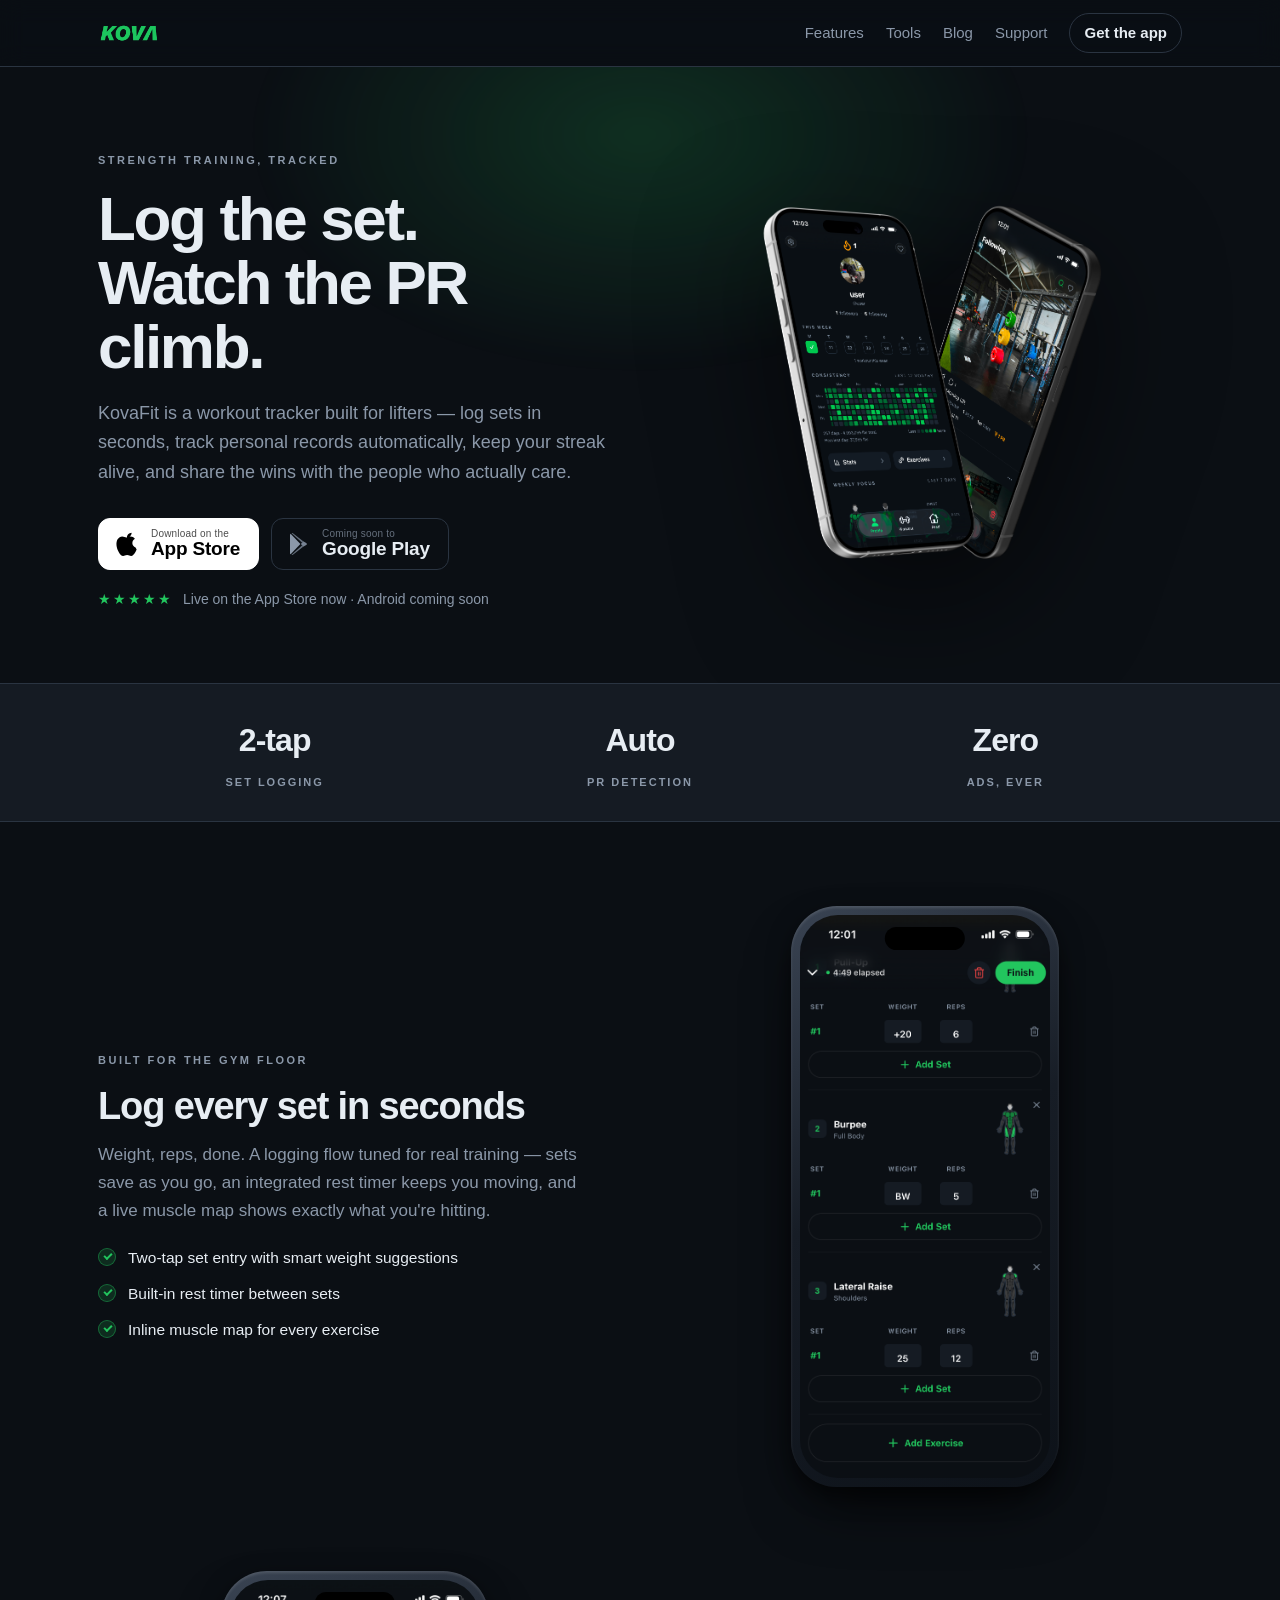
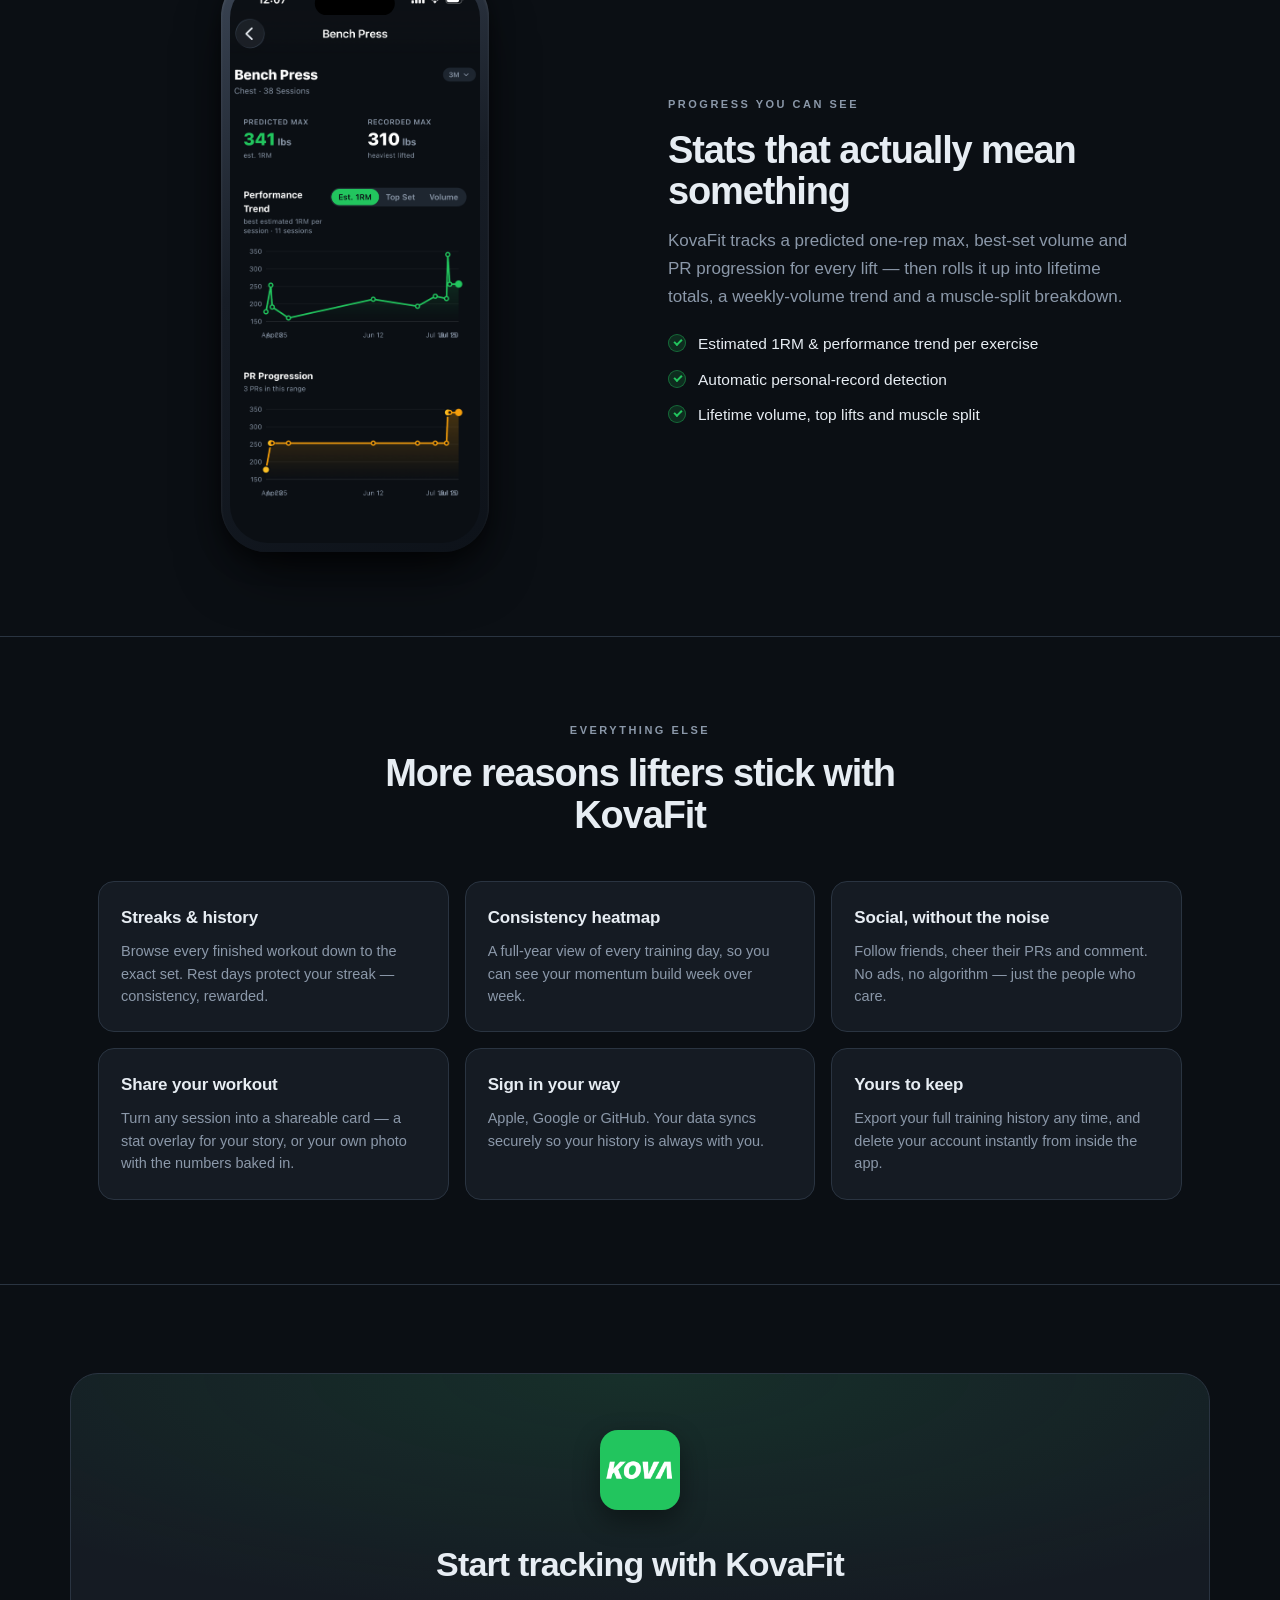
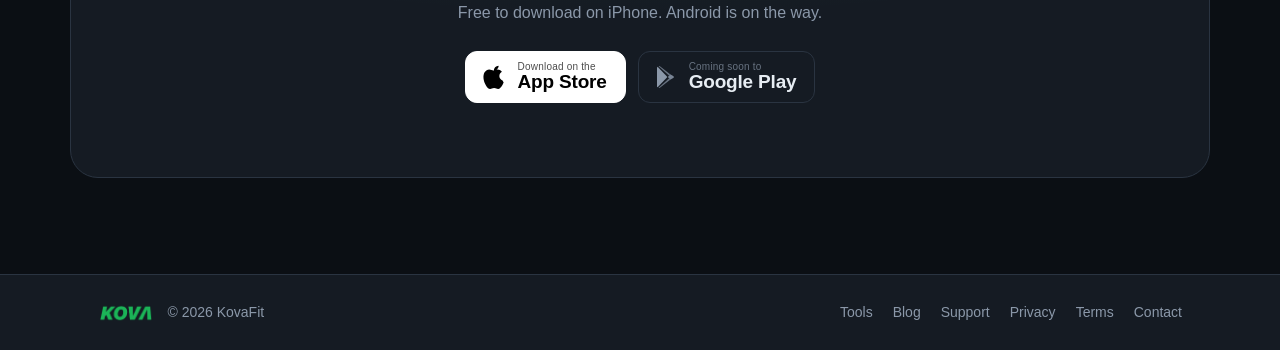
==== commit efb832a3: "added tools for seo" ====
--- a/index.html
+++ b/index.html
@@ -3,20 +3,79 @@
   <head>
     <meta charset="utf-8" />
     <meta name="viewport" content="width=device-width, initial-scale=1" />
-    <title>KovaFit — The workout tracker built for lifters</title>
+    <title>KovaFit — Workout Tracker &amp; Gym Log for Lifters | iOS App</title>
     <meta
       name="description"
-      content="KovaFit is a strength-training tracker for lifters. Log sets in seconds, track PRs automatically, keep streaks alive, and share the wins. Now on the App Store."
+      content="KovaFit is a strength-training workout tracker for lifters. Log sets in seconds, track personal records automatically, keep your streak alive, and share the wins. Free on the App Store."
     />
+    <link rel="canonical" href="https://kovafit.ca/" />
+    <meta name="theme-color" content="#0b0b0f" />
+    <meta name="robots" content="index, follow, max-image-preview:large" />
+    <meta name="apple-itunes-app" content="app-id=6780379828" />
     <link rel="icon" href="/assets/favicon.png" />
     <link rel="apple-touch-icon" href="/assets/app-icon.png" />
-    <meta property="og:title" content="KovaFit — The workout tracker built for lifters" />
+    <link rel="preload" as="image" href="/assets/hero-phones.png" fetchpriority="high" />
+
+    <!-- Open Graph -->
+    <meta property="og:site_name" content="KovaFit" />
+    <meta property="og:title" content="KovaFit — Workout Tracker &amp; Gym Log for Lifters" />
     <meta
       property="og:description"
-      content="Log sets in seconds, track PRs automatically, and share the wins. Now on the App Store."
+      content="Log sets in seconds, track PRs automatically, keep your streak alive, and share the wins. Free on the App Store."
     />
     <meta property="og:type" content="website" />
     <meta property="og:url" content="https://kovafit.ca/" />
+    <meta property="og:locale" content="en_CA" />
+    <meta property="og:image" content="https://kovafit.ca/assets/hero-phones.png" />
+    <meta property="og:image:width" content="1193" />
+    <meta property="og:image:height" content="915" />
+    <meta property="og:image:alt" content="KovaFit shown on two iPhones — profile heatmap and social feed" />
+
+    <!-- Twitter Card -->
+    <meta name="twitter:card" content="summary_large_image" />
+    <meta name="twitter:title" content="KovaFit — Workout Tracker &amp; Gym Log for Lifters" />
+    <meta
+      name="twitter:description"
+      content="Log sets in seconds, track PRs automatically, keep your streak alive, and share the wins. Free on the App Store."
+    />
+    <meta name="twitter:image" content="https://kovafit.ca/assets/hero-phones.png" />
+
+    <!-- Structured data -->
+    <script type="application/ld+json">
+      {
+        "@context": "https://schema.org",
+        "@graph": [
+          {
+            "@type": "MobileApplication",
+            "name": "KovaFit",
+            "operatingSystem": "iOS",
+            "applicationCategory": "HealthApplication",
+            "description": "A strength-training workout tracker for lifters. Log sets in seconds, track personal records automatically, keep your streak alive, and share the wins.",
+            "url": "https://kovafit.ca/",
+            "image": "https://kovafit.ca/assets/app-icon.png",
+            "installUrl": "https://apps.apple.com/ca/app/kova-workout-tracker-gym-log/id6780379828",
+            "offers": {
+              "@type": "Offer",
+              "price": "0",
+              "priceCurrency": "USD"
+            }
+          },
+          {
+            "@type": "Organization",
+            "name": "KovaFit",
+            "url": "https://kovafit.ca/",
+            "logo": "https://kovafit.ca/assets/kova-logo.png",
+            "email": "hello@kovafit.ca"
+          },
+          {
+            "@type": "WebSite",
+            "name": "KovaFit",
+            "url": "https://kovafit.ca/"
+          }
+        ]
+      }
+    </script>
+
     <link rel="stylesheet" href="/styles.css" />
   </head>
   <body class="home">
@@ -28,8 +87,9 @@
         </a>
         <nav class="nav-links">
           <a href="#features">Features</a>
+          <a href="/tools/">Tools</a>
+          <a href="/blog/">Blog</a>
           <a href="/support/">Support</a>
-          <a href="/privacy/">Privacy</a>
           <a class="nav-cta" href="https://apps.apple.com/ca/app/kova-workout-tracker-gym-log/id6780379828">Get the app</a>
         </nav>
       </div>
@@ -255,6 +315,8 @@
           <span>© 2026 KovaFit</span>
         </div>
         <div class="footer-links">
+          <a href="/tools/">Tools</a>
+          <a href="/blog/">Blog</a>
           <a href="/support/">Support</a>
           <a href="/privacy/">Privacy</a>
           <a href="/terms/">Terms</a>
--- a/styles.css
+++ b/styles.css
@@ -596,6 +596,214 @@
 footer.site .links { display: flex; gap: 18px; }
 footer.site a { color: var(--muted); text-decoration: none; }
 footer.site a:hover { color: var(--text); }
+
+/* ============================================================
+   Tools & blog (narrow .wrap pages)
+   ============================================================ */
+.lead {
+  font-size: 18px;
+  color: var(--muted);
+  margin: 0 0 28px;
+  max-width: 620px;
+}
+
+/* Card grid used by the tools hub and blog index */
+.link-grid {
+  display: grid;
+  grid-template-columns: repeat(2, 1fr);
+  gap: 14px;
+  margin: 8px 0 8px;
+}
+.link-card {
+  display: block;
+  background: var(--surface);
+  border: 1px solid var(--border);
+  border-radius: 16px;
+  padding: 20px 22px;
+  text-decoration: none;
+  color: var(--text);
+  transition: border-color 150ms ease, transform 150ms ease;
+}
+.link-card:hover {
+  color: var(--text);
+  border-color: #3a4657;
+  transform: translateY(-2px);
+}
+.link-card h3 { margin: 0 0 6px; font-size: 17px; letter-spacing: -0.01em; }
+.link-card p { margin: 0; color: var(--muted); font-size: 14.5px; line-height: 1.55; }
+.link-card .tag {
+  display: inline-block;
+  margin-bottom: 10px;
+  font-size: 11px;
+  font-weight: 700;
+  text-transform: uppercase;
+  letter-spacing: 1.5px;
+  color: var(--green);
+}
+
+/* Interactive calculator surface */
+.tool {
+  background: var(--surface);
+  border: 1px solid var(--border);
+  border-radius: 18px;
+  padding: 24px;
+  margin: 8px 0 28px;
+}
+.tool-form {
+  display: grid;
+  grid-template-columns: 1fr 1fr;
+  gap: 16px;
+}
+.field { display: flex; flex-direction: column; gap: 7px; }
+.field label {
+  font-size: 12px;
+  font-weight: 700;
+  text-transform: uppercase;
+  letter-spacing: 1.5px;
+  color: var(--muted);
+}
+.field input,
+.field select {
+  width: 100%;
+  background: var(--bg);
+  border: 1px solid var(--border);
+  border-radius: 10px;
+  color: var(--text);
+  font: inherit;
+  font-size: 16px;
+  padding: 11px 13px;
+  -webkit-appearance: none;
+  appearance: none;
+}
+.field input:focus,
+.field select:focus {
+  outline: none;
+  border-color: var(--green);
+  box-shadow: 0 0 0 3px rgba(34, 197, 94, 0.16);
+}
+
+/* Segmented unit toggle */
+.seg {
+  display: inline-flex;
+  background: var(--bg);
+  border: 1px solid var(--border);
+  border-radius: 10px;
+  padding: 3px;
+  gap: 3px;
+}
+.seg button {
+  border: 0;
+  background: transparent;
+  color: var(--muted);
+  font: inherit;
+  font-weight: 600;
+  padding: 8px 16px;
+  border-radius: 7px;
+  cursor: pointer;
+}
+.seg button[aria-pressed="true"] {
+  background: var(--green);
+  color: #04140a;
+}
+
+/* Headline result */
+.result {
+  margin-top: 22px;
+  padding-top: 22px;
+  border-top: 1px solid var(--border);
+  text-align: center;
+}
+.result .result-label {
+  font-size: 12px;
+  font-weight: 700;
+  text-transform: uppercase;
+  letter-spacing: 2px;
+  color: var(--muted);
+}
+.result .result-value {
+  display: block;
+  font-size: 46px;
+  font-weight: 800;
+  letter-spacing: -0.03em;
+  color: var(--green);
+  margin: 4px 0 2px;
+  line-height: 1.05;
+}
+.result .result-sub { font-size: 14px; color: var(--muted); }
+
+/* Data tables (rep-max chart, plate breakdown) */
+.data-table { width: 100%; border-collapse: collapse; margin: 8px 0 24px; font-size: 15px; }
+.data-table th,
+.data-table td { text-align: left; padding: 10px 12px; border-bottom: 1px solid var(--border); }
+.data-table th {
+  font-size: 11px;
+  text-transform: uppercase;
+  letter-spacing: 1.5px;
+  color: var(--muted);
+  font-weight: 700;
+}
+.data-table td:last-child,
+.data-table th:last-child { text-align: right; }
+.data-table tbody tr:hover { background: var(--surface); }
+.data-table .is-highlight td { color: var(--green); font-weight: 700; }
+
+/* Inline CTA back to the app */
+.tool-cta {
+  display: flex;
+  flex-wrap: wrap;
+  align-items: center;
+  justify-content: space-between;
+  gap: 14px;
+  background:
+    radial-gradient(120% 140% at 0% 0%, rgba(34, 197, 94, 0.12), transparent 60%),
+    var(--surface);
+  border: 1px solid var(--border);
+  border-radius: 16px;
+  padding: 20px 22px;
+  margin: 28px 0;
+}
+.tool-cta p { margin: 0; color: var(--muted); max-width: 420px; }
+.tool-cta strong { color: #fff; }
+.btn {
+  display: inline-flex;
+  align-items: center;
+  gap: 8px;
+  background: var(--green);
+  color: #04140a;
+  font-weight: 700;
+  text-decoration: none;
+  padding: 11px 20px;
+  border-radius: 999px;
+  white-space: nowrap;
+  transition: transform 120ms ease, box-shadow 120ms ease;
+}
+.btn:hover { color: #04140a; transform: translateY(-1px); box-shadow: 0 8px 22px rgba(0,0,0,0.35); }
+
+/* Article body */
+.post-meta { color: var(--muted); font-size: 14px; margin: 0 0 28px; }
+.post h2 { font-size: 22px; }
+.post h3 {
+  font-size: 17px;
+  margin: 28px 0 10px;
+  letter-spacing: -0.01em;
+}
+.post p, .post li { font-size: 16.5px; }
+.callout {
+  background: var(--surface);
+  border: 1px solid var(--border);
+  border-left: 3px solid var(--green);
+  border-radius: 10px;
+  padding: 16px 18px;
+  margin: 22px 0;
+  color: var(--muted);
+}
+.callout p:last-child { margin-bottom: 0; }
+
+@media (max-width: 620px) {
+  .link-grid { grid-template-columns: 1fr; }
+  .tool-form { grid-template-columns: 1fr; }
+  .result .result-value { font-size: 38px; }
+}
 
 /* ============================================================
    Responsive
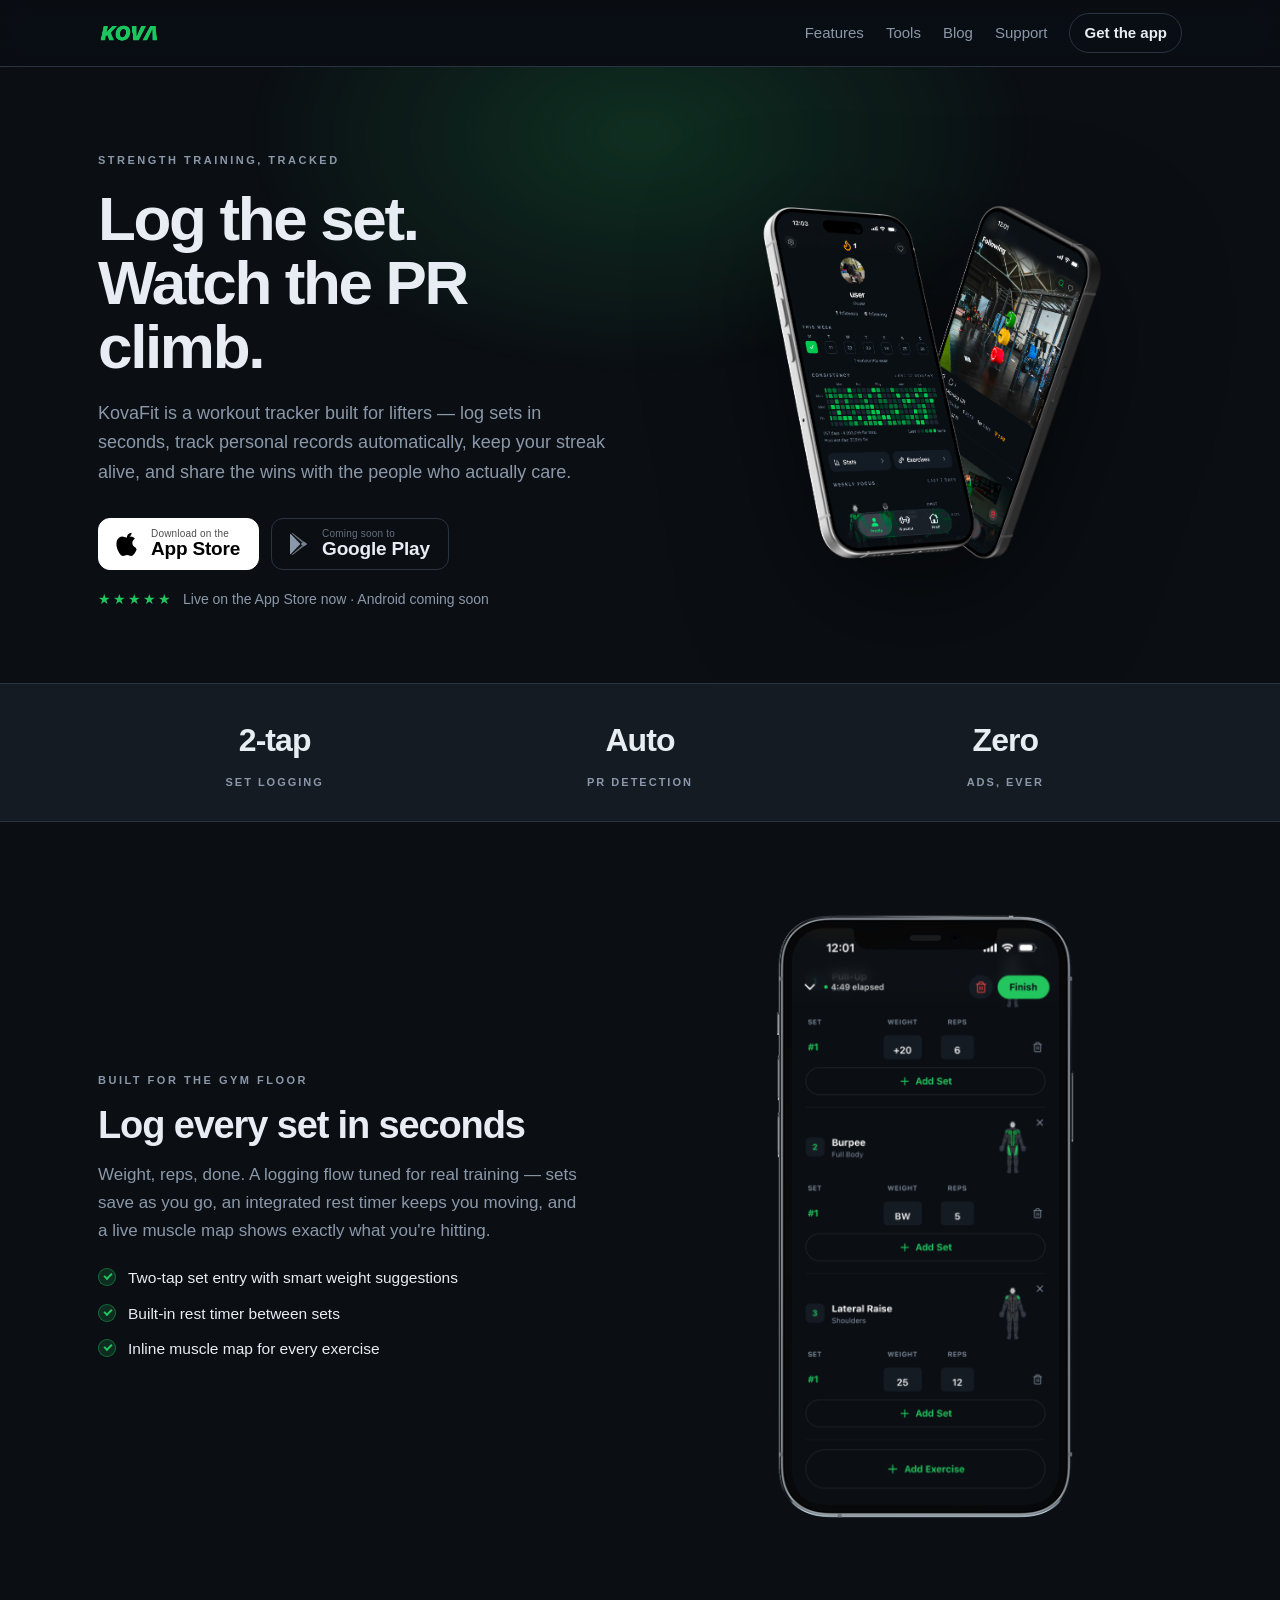
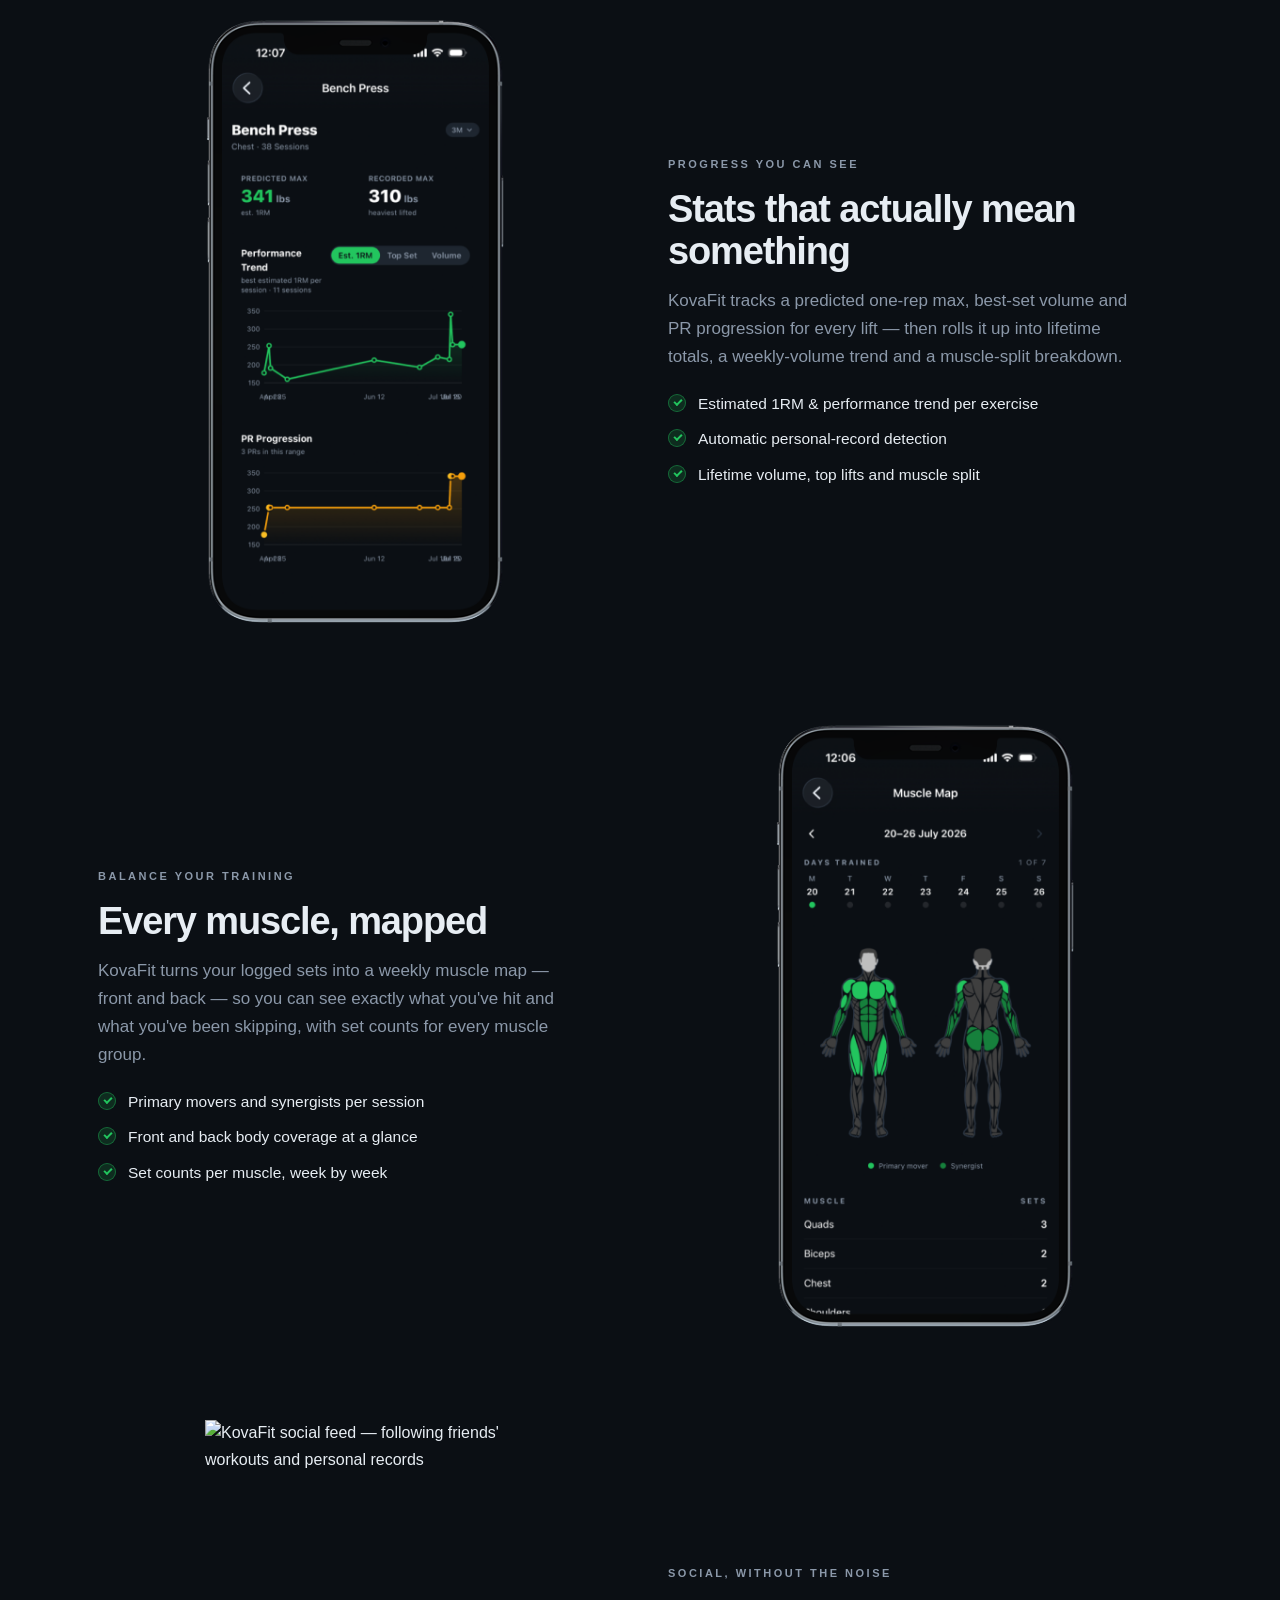
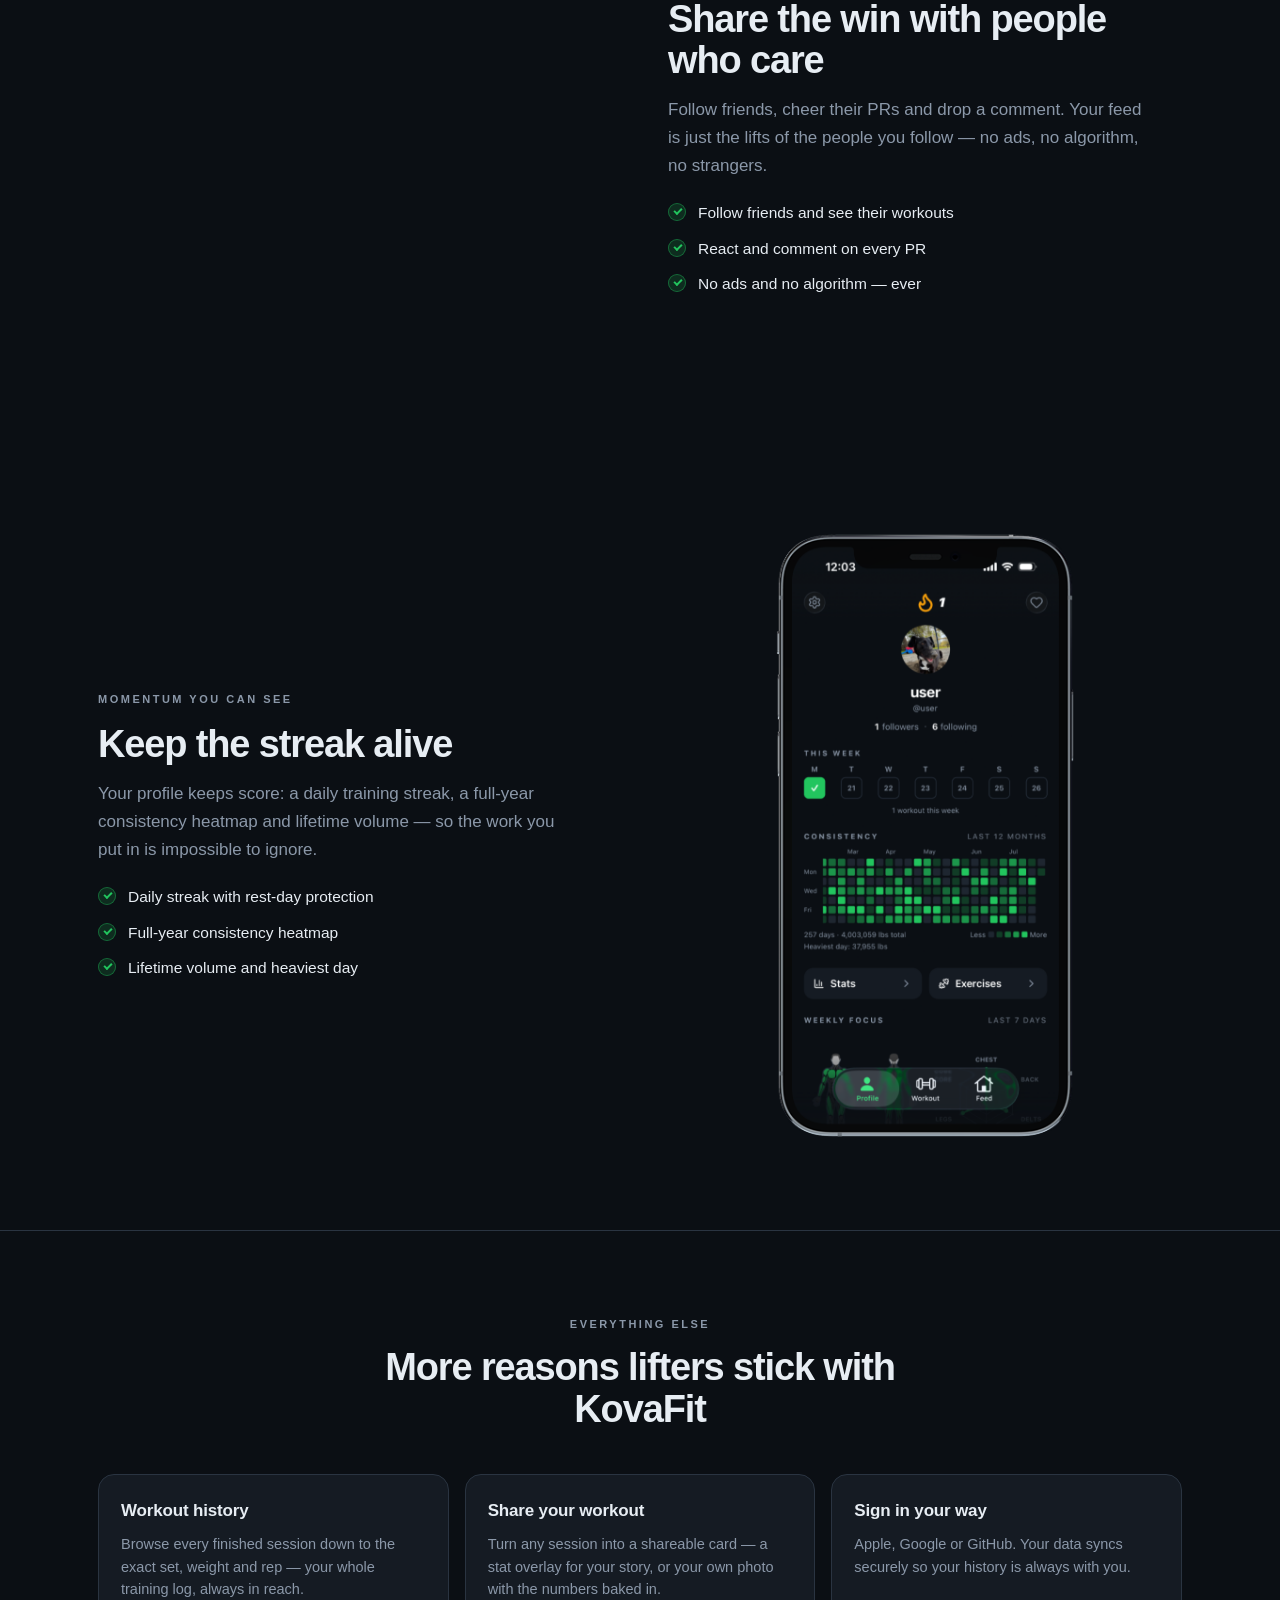
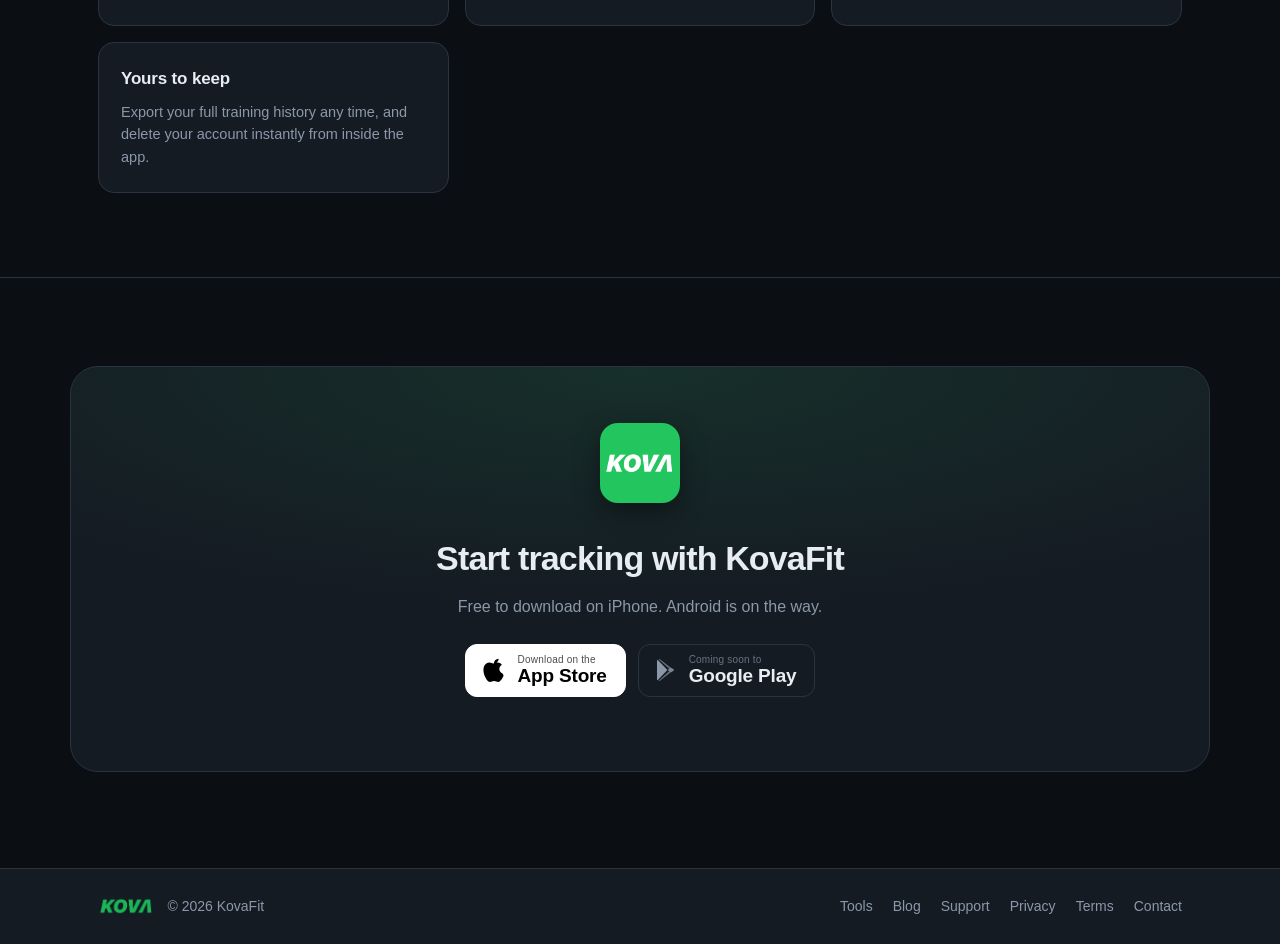
==== commit fa2b00c4: "added free tools and replaces css with figma renders" ====
--- a/index.html
+++ b/index.html
@@ -194,11 +194,8 @@
             </ul>
           </div>
           <div class="feature-media">
-            <figure class="phone">
-              <span class="phone-island"></span>
-              <span class="phone-screen">
-                <img src="/assets/screens/workout.png" alt="KovaFit workout logging — sets, reps and inline muscle map" loading="lazy" width="1179" height="2556" />
-              </span>
+            <figure class="device">
+              <img class="device-shot" src="/assets/screens/workout.png" alt="KovaFit workout logging — sets, reps and inline muscle map" loading="lazy" width="319" height="660" />
             </figure>
           </div>
         </div>
@@ -222,11 +219,83 @@
             </ul>
           </div>
           <div class="feature-media">
-            <figure class="phone">
-              <span class="phone-island"></span>
-              <span class="phone-screen">
-                <img src="/assets/screens/stats.png" alt="KovaFit exercise stats — predicted max, performance trend and PR progression" loading="lazy" width="1179" height="2556" />
-              </span>
+            <figure class="device">
+              <img class="device-shot" src="/assets/screens/stats.png" alt="KovaFit exercise stats — predicted max, performance trend and PR progression" loading="lazy" width="319" height="660" />
+            </figure>
+          </div>
+        </div>
+      </section>
+
+      <!-- FEATURE BLOCK 3 — Muscle map -->
+      <section class="feature-block">
+        <div class="container feature-row">
+          <div class="feature-text">
+            <span class="eyebrow">Balance your training</span>
+            <h2>Every muscle, mapped</h2>
+            <p>
+              KovaFit turns your logged sets into a weekly muscle map — front and
+              back — so you can see exactly what you've hit and what you've been
+              skipping, with set counts for every muscle group.
+            </p>
+            <ul class="ticks">
+              <li>Primary movers and synergists per session</li>
+              <li>Front and back body coverage at a glance</li>
+              <li>Set counts per muscle, week by week</li>
+            </ul>
+          </div>
+          <div class="feature-media">
+            <figure class="device">
+              <img class="device-shot" src="/assets/screens/muscle-map.png" alt="KovaFit muscle map — front and back body view with trained muscles highlighted" loading="lazy" width="319" height="660" />
+            </figure>
+          </div>
+        </div>
+      </section>
+
+      <!-- FEATURE BLOCK 4 — Feed -->
+      <section class="feature-block">
+        <div class="container feature-row feature-row--rev">
+          <div class="feature-text">
+            <span class="eyebrow">Social, without the noise</span>
+            <h2>Share the win with people who care</h2>
+            <p>
+              Follow friends, cheer their PRs and drop a comment. Your feed is
+              just the lifts of the people you follow — no ads, no algorithm,
+              no strangers.
+            </p>
+            <ul class="ticks">
+              <li>Follow friends and see their workouts</li>
+              <li>React and comment on every PR</li>
+              <li>No ads and no algorithm — ever</li>
+            </ul>
+          </div>
+          <div class="feature-media">
+            <figure class="device">
+              <img class="device-shot" src="/assets/screens/feed.png" alt="KovaFit social feed — following friends' workouts and personal records" loading="lazy" width="319" height="660" />
+            </figure>
+          </div>
+        </div>
+      </section>
+
+      <!-- FEATURE BLOCK 5 — Profile & consistency -->
+      <section class="feature-block">
+        <div class="container feature-row">
+          <div class="feature-text">
+            <span class="eyebrow">Momentum you can see</span>
+            <h2>Keep the streak alive</h2>
+            <p>
+              Your profile keeps score: a daily training streak, a full-year
+              consistency heatmap and lifetime volume — so the work you put in
+              is impossible to ignore.
+            </p>
+            <ul class="ticks">
+              <li>Daily streak with rest-day protection</li>
+              <li>Full-year consistency heatmap</li>
+              <li>Lifetime volume and heaviest day</li>
+            </ul>
+          </div>
+          <div class="feature-media">
+            <figure class="device">
+              <img class="device-shot" src="/assets/screens/profile.png" alt="KovaFit profile — training streak, consistency heatmap and lifetime volume" loading="lazy" width="319" height="660" />
             </figure>
           </div>
         </div>
@@ -241,16 +310,8 @@
           </div>
           <div class="feature-grid">
             <div class="card">
-              <h3>Streaks &amp; history</h3>
-              <p>Browse every finished workout down to the exact set. Rest days protect your streak — consistency, rewarded.</p>
-            </div>
-            <div class="card">
-              <h3>Consistency heatmap</h3>
-              <p>A full-year view of every training day, so you can see your momentum build week over week.</p>
-            </div>
-            <div class="card">
-              <h3>Social, without the noise</h3>
-              <p>Follow friends, cheer their PRs and comment. No ads, no algorithm — just the people who care.</p>
+              <h3>Workout history</h3>
+              <p>Browse every finished session down to the exact set, weight and rep — your whole training log, always in reach.</p>
             </div>
             <div class="card">
               <h3>Share your workout</h3>
--- a/styles.css
+++ b/styles.css
@@ -421,6 +421,19 @@
   width: 100%;
   height: 100%;
   object-fit: cover;
+}
+
+/* Pre-framed device renders (frame baked into the PNG) */
+.device {
+  margin: 0;
+  display: flex;
+  justify-content: center;
+}
+.device-shot {
+  display: block;
+  width: 300px;
+  max-width: 100%;
+  height: auto;
 }
 
 /* Secondary feature grid */
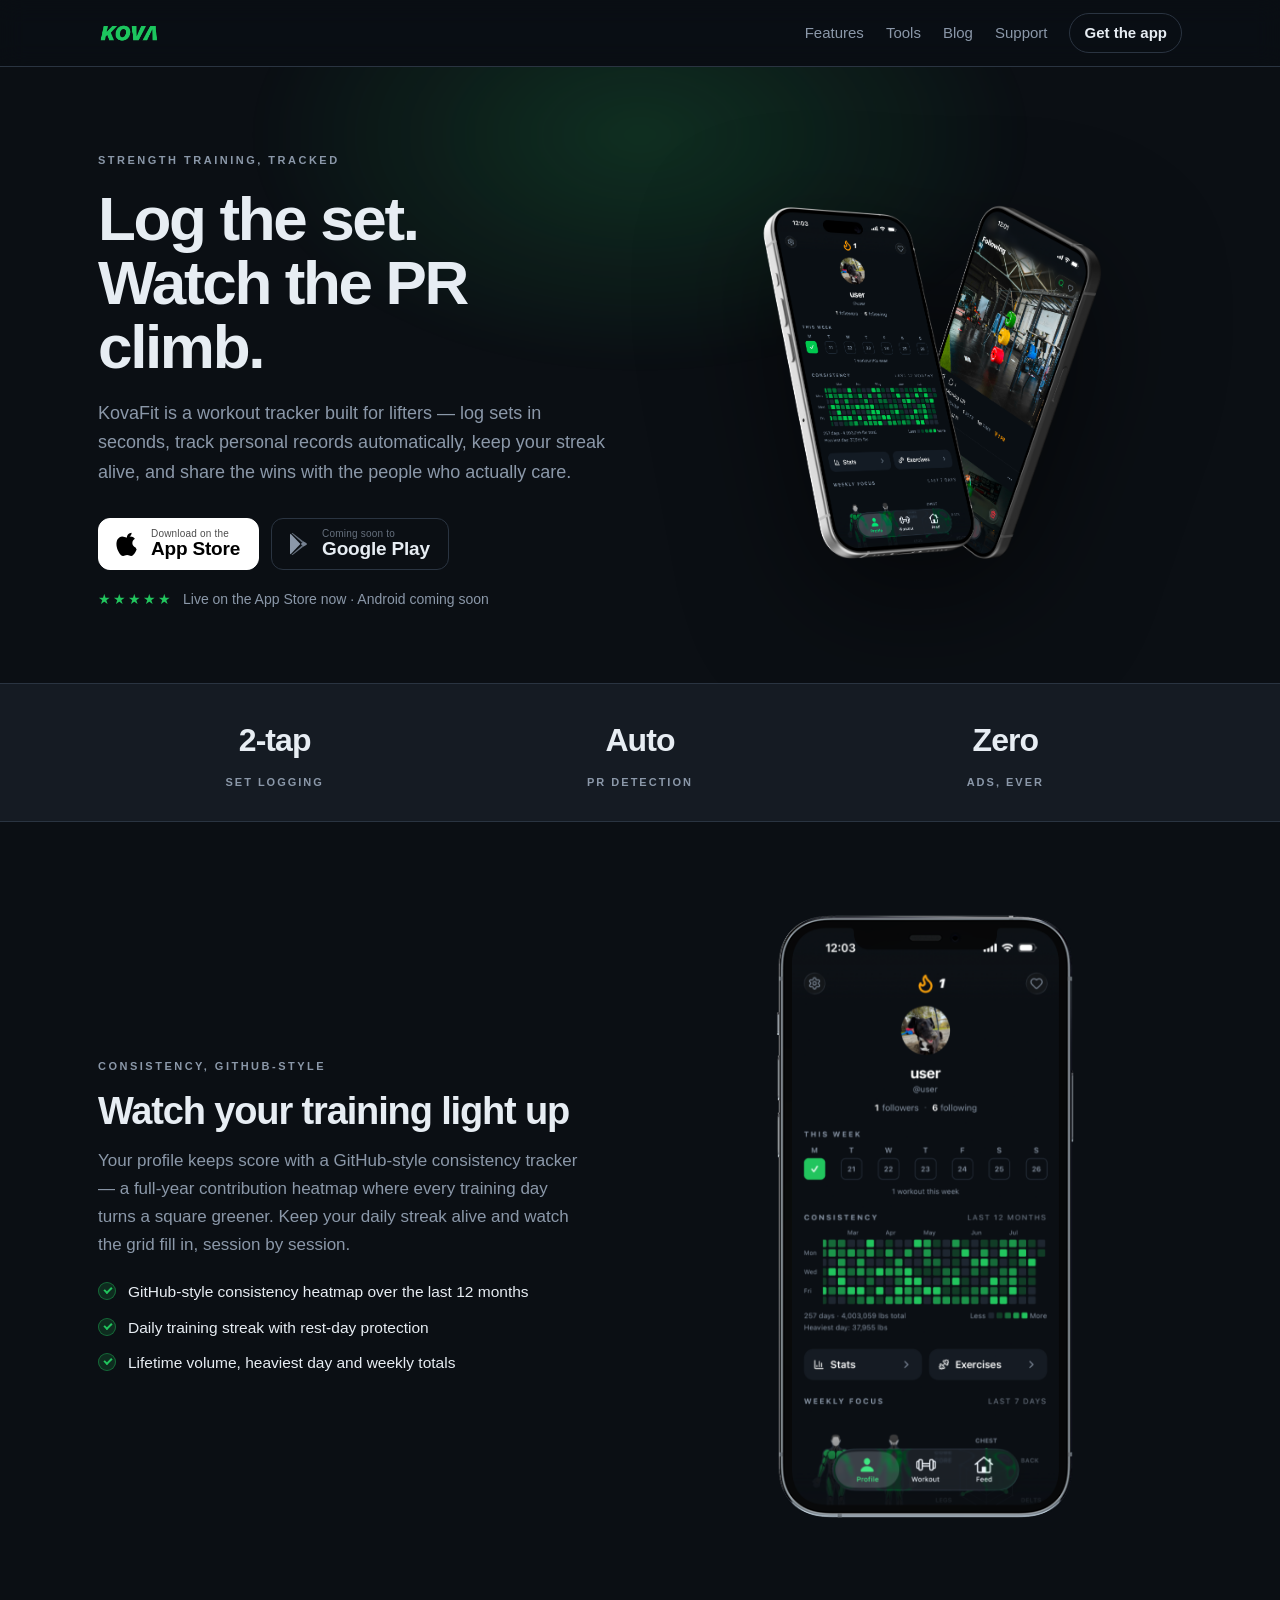
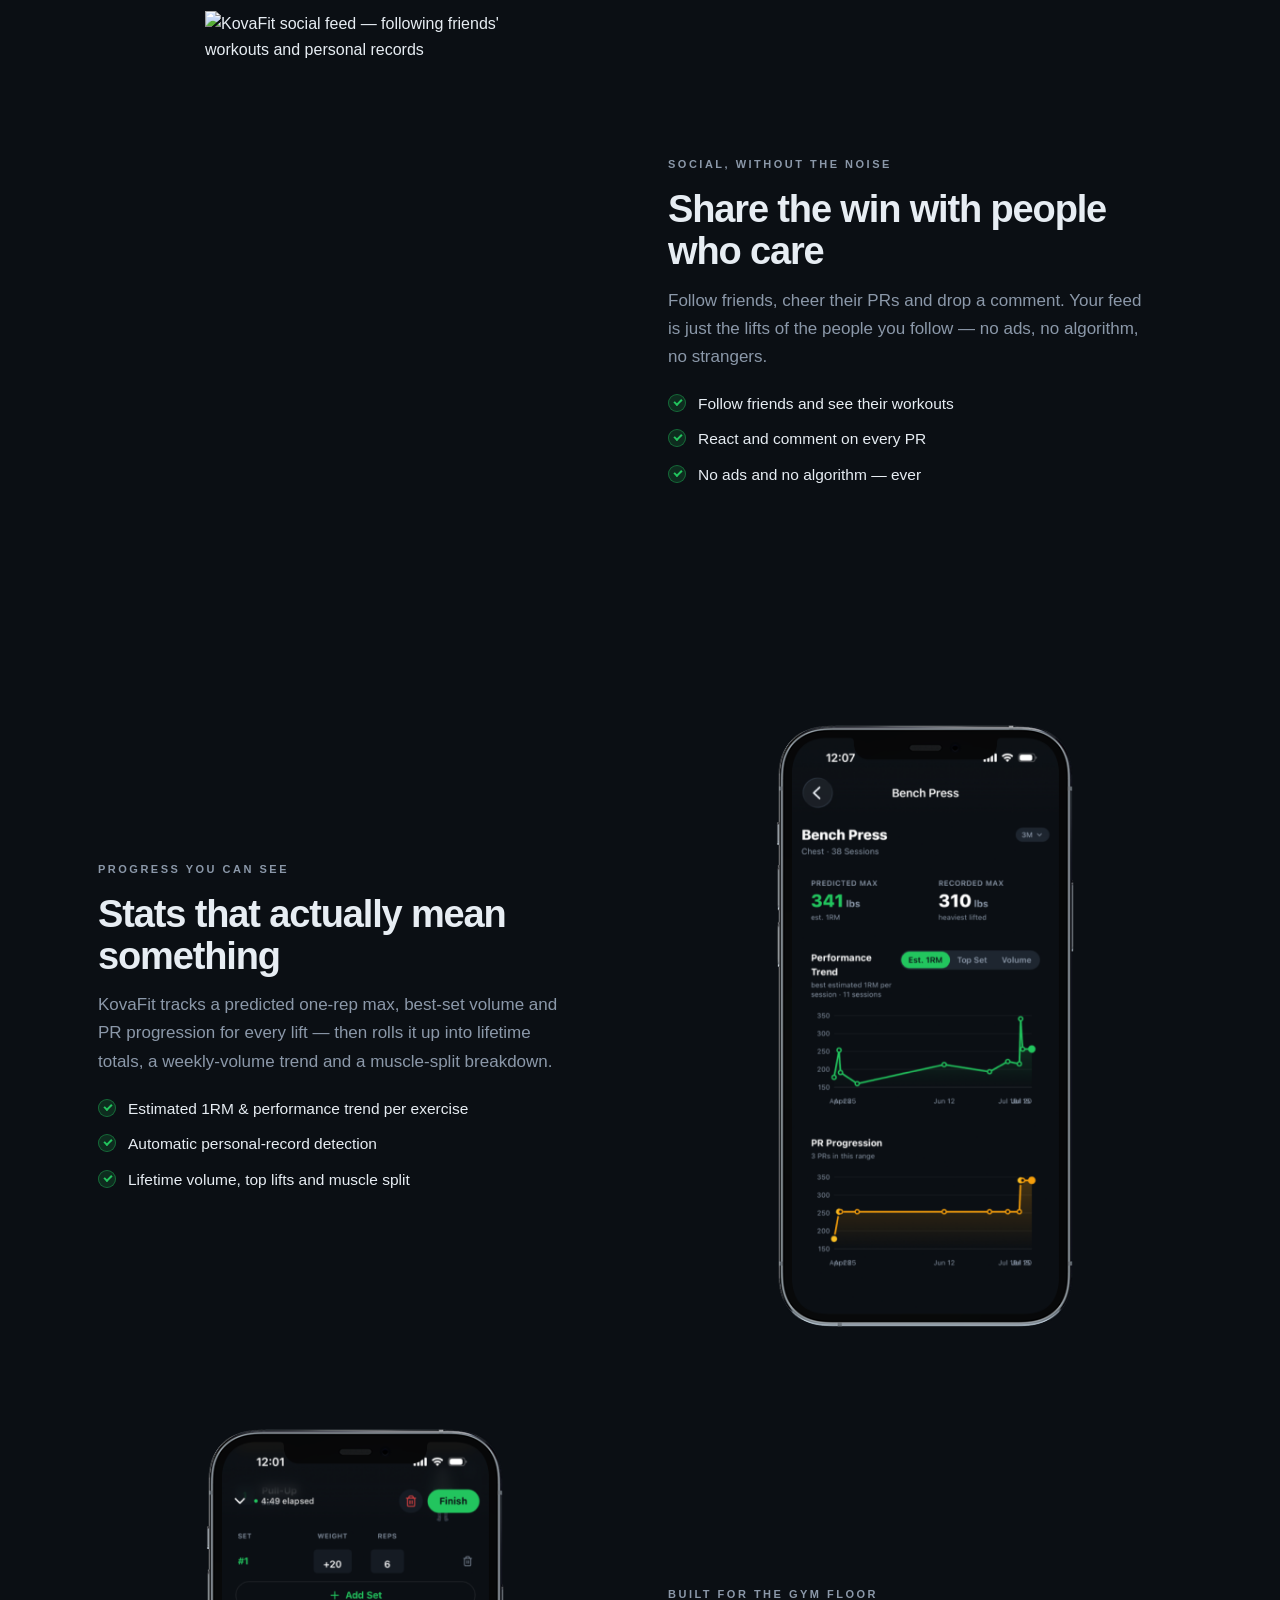
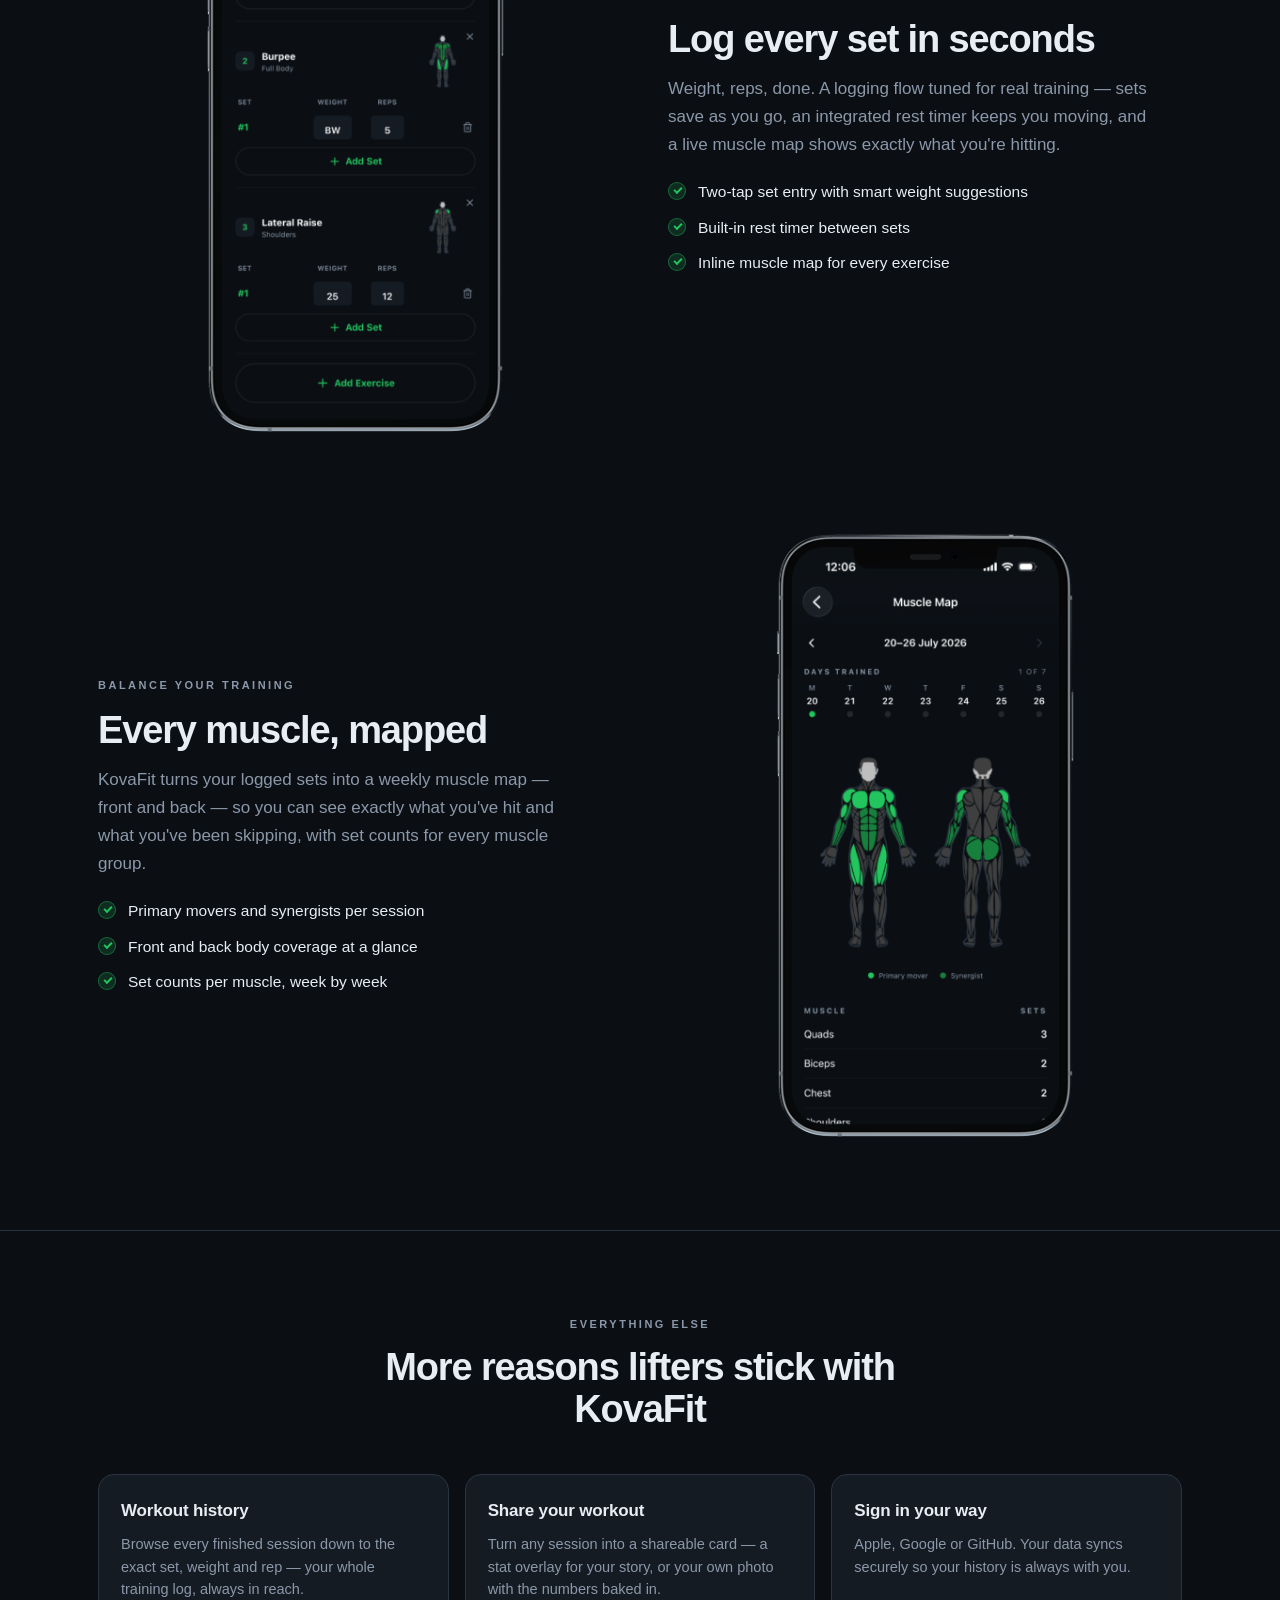
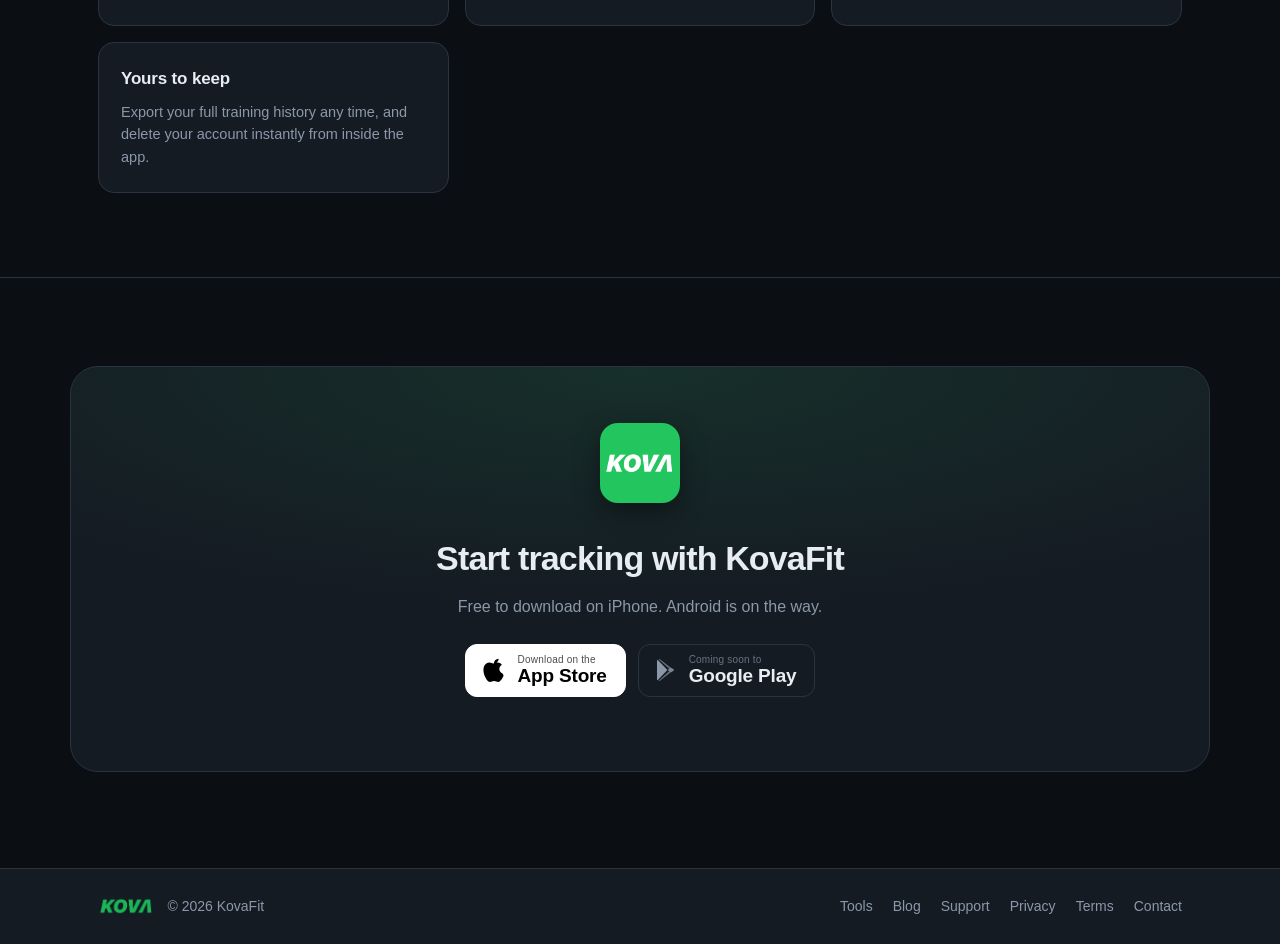
==== commit e190a9b4: "reworked hero screen" ====
--- a/index.html
+++ b/index.html
@@ -176,9 +176,85 @@
         </div>
       </section>
 
-      <!-- FEATURE BLOCK 1 — Logging -->
+      <!-- FEATURE BLOCK 1 — Profile & consistency (1.png) -->
       <section class="feature-block">
         <div class="container feature-row">
+          <div class="feature-text">
+            <span class="eyebrow">Consistency, GitHub-style</span>
+            <h2>Watch your training light up</h2>
+            <p>
+              Your profile keeps score with a GitHub-style consistency tracker —
+              a full-year contribution heatmap where every training day turns a
+              square greener. Keep your daily streak alive and watch the grid
+              fill in, session by session.
+            </p>
+            <ul class="ticks">
+              <li>GitHub-style consistency heatmap over the last 12 months</li>
+              <li>Daily training streak with rest-day protection</li>
+              <li>Lifetime volume, heaviest day and weekly totals</li>
+            </ul>
+          </div>
+          <div class="feature-media">
+            <figure class="device">
+              <img class="device-shot" src="/assets/screens/profile.png" alt="KovaFit profile — GitHub-style consistency heatmap, training streak and lifetime volume" loading="lazy" width="319" height="660" />
+            </figure>
+          </div>
+        </div>
+      </section>
+
+      <!-- FEATURE BLOCK 2 — Feed (2.png) -->
+      <section class="feature-block">
+        <div class="container feature-row feature-row--rev">
+          <div class="feature-text">
+            <span class="eyebrow">Social, without the noise</span>
+            <h2>Share the win with people who care</h2>
+            <p>
+              Follow friends, cheer their PRs and drop a comment. Your feed is
+              just the lifts of the people you follow — no ads, no algorithm,
+              no strangers.
+            </p>
+            <ul class="ticks">
+              <li>Follow friends and see their workouts</li>
+              <li>React and comment on every PR</li>
+              <li>No ads and no algorithm — ever</li>
+            </ul>
+          </div>
+          <div class="feature-media">
+            <figure class="device">
+              <img class="device-shot" src="/assets/screens/feed.png" alt="KovaFit social feed — following friends' workouts and personal records" loading="lazy" width="319" height="660" />
+            </figure>
+          </div>
+        </div>
+      </section>
+
+      <!-- FEATURE BLOCK 3 — Stats (3.png) -->
+      <section class="feature-block">
+        <div class="container feature-row">
+          <div class="feature-text">
+            <span class="eyebrow">Progress you can see</span>
+            <h2>Stats that actually mean something</h2>
+            <p>
+              KovaFit tracks a predicted one-rep max, best-set volume and PR
+              progression for every lift — then rolls it up into lifetime totals,
+              a weekly-volume trend and a muscle-split breakdown.
+            </p>
+            <ul class="ticks">
+              <li>Estimated 1RM &amp; performance trend per exercise</li>
+              <li>Automatic personal-record detection</li>
+              <li>Lifetime volume, top lifts and muscle split</li>
+            </ul>
+          </div>
+          <div class="feature-media">
+            <figure class="device">
+              <img class="device-shot" src="/assets/screens/stats.png" alt="KovaFit exercise stats — predicted max, performance trend and PR progression" loading="lazy" width="319" height="660" />
+            </figure>
+          </div>
+        </div>
+      </section>
+
+      <!-- FEATURE BLOCK 4 — Logging (4.png) -->
+      <section class="feature-block">
+        <div class="container feature-row feature-row--rev">
           <div class="feature-text">
             <span class="eyebrow">Built for the gym floor</span>
             <h2>Log every set in seconds</h2>
@@ -201,32 +277,7 @@
         </div>
       </section>
 
-      <!-- FEATURE BLOCK 2 — Stats -->
-      <section class="feature-block">
-        <div class="container feature-row feature-row--rev">
-          <div class="feature-text">
-            <span class="eyebrow">Progress you can see</span>
-            <h2>Stats that actually mean something</h2>
-            <p>
-              KovaFit tracks a predicted one-rep max, best-set volume and PR
-              progression for every lift — then rolls it up into lifetime totals,
-              a weekly-volume trend and a muscle-split breakdown.
-            </p>
-            <ul class="ticks">
-              <li>Estimated 1RM &amp; performance trend per exercise</li>
-              <li>Automatic personal-record detection</li>
-              <li>Lifetime volume, top lifts and muscle split</li>
-            </ul>
-          </div>
-          <div class="feature-media">
-            <figure class="device">
-              <img class="device-shot" src="/assets/screens/stats.png" alt="KovaFit exercise stats — predicted max, performance trend and PR progression" loading="lazy" width="319" height="660" />
-            </figure>
-          </div>
-        </div>
-      </section>
-
-      <!-- FEATURE BLOCK 3 — Muscle map -->
+      <!-- FEATURE BLOCK 5 — Muscle map (5.png) -->
       <section class="feature-block">
         <div class="container feature-row">
           <div class="feature-text">
@@ -246,56 +297,6 @@
           <div class="feature-media">
             <figure class="device">
               <img class="device-shot" src="/assets/screens/muscle-map.png" alt="KovaFit muscle map — front and back body view with trained muscles highlighted" loading="lazy" width="319" height="660" />
-            </figure>
-          </div>
-        </div>
-      </section>
-
-      <!-- FEATURE BLOCK 4 — Feed -->
-      <section class="feature-block">
-        <div class="container feature-row feature-row--rev">
-          <div class="feature-text">
-            <span class="eyebrow">Social, without the noise</span>
-            <h2>Share the win with people who care</h2>
-            <p>
-              Follow friends, cheer their PRs and drop a comment. Your feed is
-              just the lifts of the people you follow — no ads, no algorithm,
-              no strangers.
-            </p>
-            <ul class="ticks">
-              <li>Follow friends and see their workouts</li>
-              <li>React and comment on every PR</li>
-              <li>No ads and no algorithm — ever</li>
-            </ul>
-          </div>
-          <div class="feature-media">
-            <figure class="device">
-              <img class="device-shot" src="/assets/screens/feed.png" alt="KovaFit social feed — following friends' workouts and personal records" loading="lazy" width="319" height="660" />
-            </figure>
-          </div>
-        </div>
-      </section>
-
-      <!-- FEATURE BLOCK 5 — Profile & consistency -->
-      <section class="feature-block">
-        <div class="container feature-row">
-          <div class="feature-text">
-            <span class="eyebrow">Momentum you can see</span>
-            <h2>Keep the streak alive</h2>
-            <p>
-              Your profile keeps score: a daily training streak, a full-year
-              consistency heatmap and lifetime volume — so the work you put in
-              is impossible to ignore.
-            </p>
-            <ul class="ticks">
-              <li>Daily streak with rest-day protection</li>
-              <li>Full-year consistency heatmap</li>
-              <li>Lifetime volume and heaviest day</li>
-            </ul>
-          </div>
-          <div class="feature-media">
-            <figure class="device">
-              <img class="device-shot" src="/assets/screens/profile.png" alt="KovaFit profile — training streak, consistency heatmap and lifetime volume" loading="lazy" width="319" height="660" />
             </figure>
           </div>
         </div>
